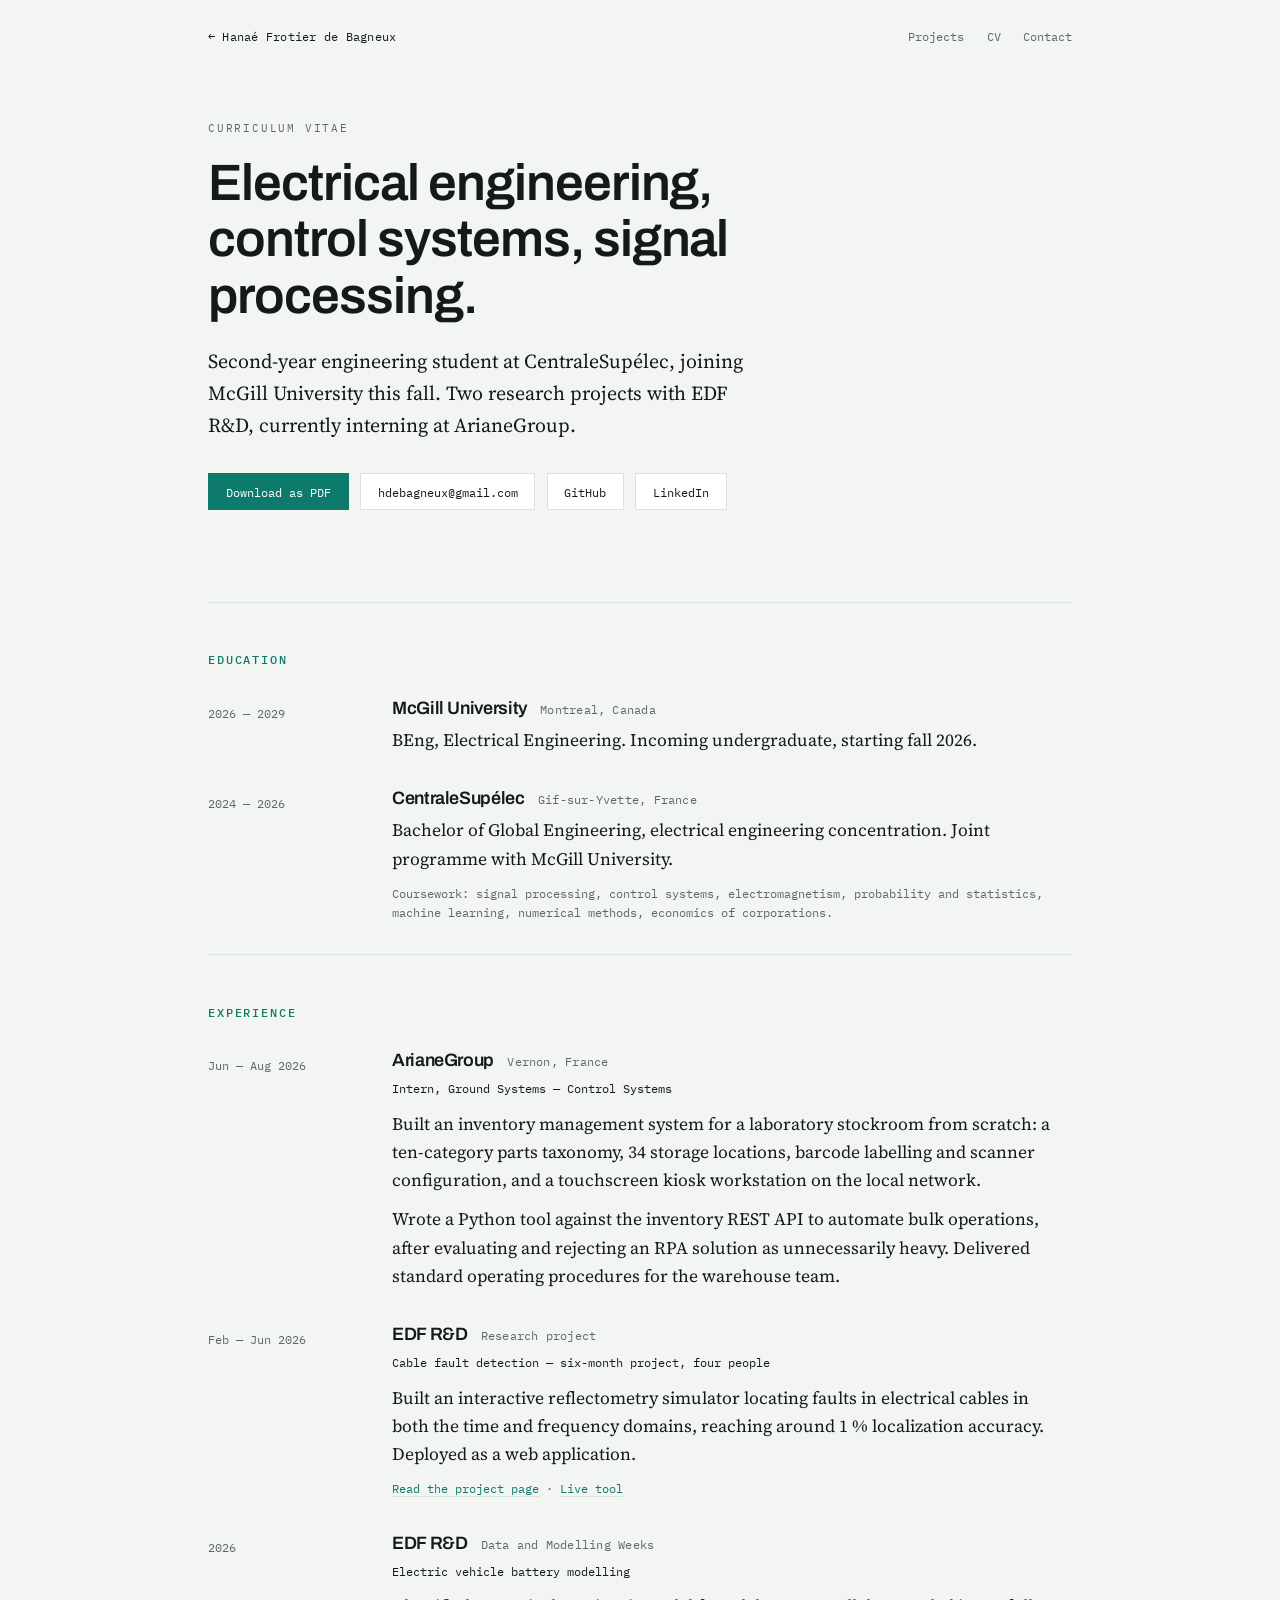
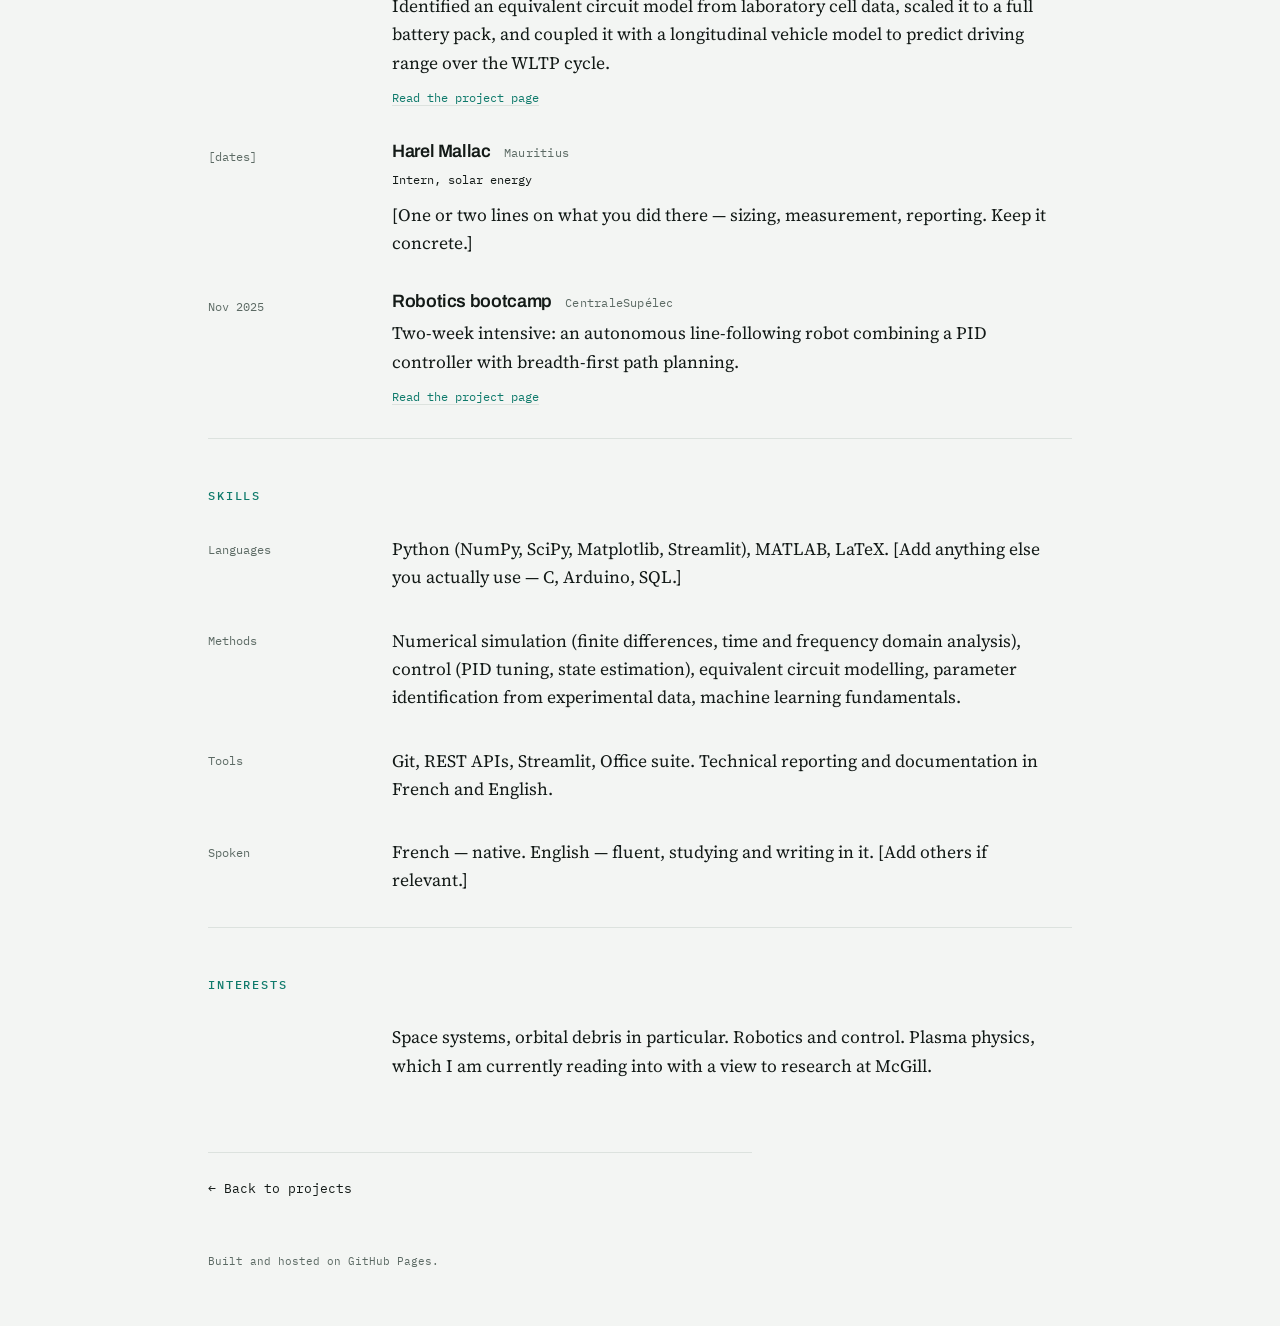
==== cv.html @ 1de8295b "Portfolio site" ====
<!DOCTYPE html>
<html lang="en">
<head>
<meta charset="utf-8">
<meta name="viewport" content="width=device-width, initial-scale=1">
<title>CV — Hanaé Frotier de Bagneux</title>
<meta name="description" content="Curriculum vitae: electrical engineering at CentraleSupélec and McGill, research projects with EDF R&D, internship at ArianeGroup.">
<link rel="preconnect" href="https://fonts.googleapis.com">
<link rel="preconnect" href="https://fonts.gstatic.com" crossorigin>
<link href="https://fonts.googleapis.com/css2?family=Archivo:wght@500;600&family=IBM+Plex+Mono:wght@400;500&family=Source+Serif+4:opsz,wght@8..60,400;8..60,600&display=swap" rel="stylesheet">
<link rel="stylesheet" href="style.css">
</head>
<body>

<header class="wrap masthead">
  <a class="home" href="index.html">← Hanaé Frotier de Bagneux</a>
  <nav>
    <a href="index.html#projects">Projects</a>
    <a href="cv.html">CV</a>
    <a href="index.html#contact">Contact</a>
  </nav>
</header>

<main class="wrap">

  <section class="band band--tight project-head">
    <p class="eyebrow">Curriculum vitae</p>
    <h1>Electrical engineering, control systems, signal processing.</h1>
    <p class="lede">Second-year engineering student at CentraleSupélec, joining McGill University this fall. Two research projects with EDF R&amp;D, currently interning at ArianeGroup.</p>

    <ul class="actions">
      <li><a class="btn btn--primary" href="#">Download as PDF</a></li>
      <li><a class="btn" href="mailto:hdebagneux@gmail.com">hdebagneux@gmail.com</a></li>
      <li><a class="btn" href="https://github.com/hdebagneux">GitHub</a></li>
      <li><a class="btn" href="#">LinkedIn</a></li>
    </ul>
  </section>

  <section class="cv-section">
    <h2>Education</h2>

    <div class="cv-entry">
      <div class="when">2026 — 2029</div>
      <div class="what">
        <h3>McGill University <span>Montreal, Canada</span></h3>
        <p>BEng, Electrical Engineering. Incoming undergraduate, starting fall 2026.</p>
      </div>
    </div>

    <div class="cv-entry">
      <div class="when">2024 — 2026</div>
      <div class="what">
        <h3>CentraleSupélec <span>Gif-sur-Yvette, France</span></h3>
        <p>Bachelor of Global Engineering, electrical engineering concentration. Joint programme with McGill University.</p>
        <p class="detail">Coursework: signal processing, control systems, electromagnetism, probability and statistics, machine learning, numerical methods, economics of corporations.</p>
      </div>
    </div>
  </section>

  <section class="cv-section">
    <h2>Experience</h2>

    <div class="cv-entry">
      <div class="when">Jun — Aug 2026</div>
      <div class="what">
        <h3>ArianeGroup <span>Vernon, France</span></h3>
        <p class="role">Intern, Ground Systems — Control Systems</p>
        <p>Built an inventory management system for a laboratory stockroom from scratch: a ten-category parts taxonomy, 34 storage locations, barcode labelling and scanner configuration, and a touchscreen kiosk workstation on the local network.</p>
        <p>Wrote a Python tool against the inventory REST API to automate bulk operations, after evaluating and rejecting an RPA solution as unnecessarily heavy. Delivered standard operating procedures for the warehouse team.</p>
      </div>
    </div>

    <div class="cv-entry">
      <div class="when">Feb — Jun 2026</div>
      <div class="what">
        <h3>EDF R&amp;D <span>Research project</span></h3>
        <p class="role">Cable fault detection — six-month project, four people</p>
        <p>Built an interactive reflectometry simulator locating faults in electrical cables in both the time and frequency domains, reaching around 1&nbsp;% localization accuracy. Deployed as a web application.</p>
        <p class="detail"><a href="projects/cable-fault.html">Read the project page</a> · <a href="https://cablefault-ehi3c5lqxdnre9q4bmhjii.streamlit.app/">Live tool</a></p>
      </div>
    </div>

    <div class="cv-entry">
      <div class="when">2026</div>
      <div class="what">
        <h3>EDF R&amp;D <span>Data and Modelling Weeks</span></h3>
        <p class="role">Electric vehicle battery modelling</p>
        <p>Identified an equivalent circuit model from laboratory cell data, scaled it to a full battery pack, and coupled it with a longitudinal vehicle model to predict driving range over the WLTP cycle.</p>
        <p class="detail"><a href="projects/ev-battery.html">Read the project page</a></p>
      </div>
    </div>

    <div class="cv-entry">
      <div class="when">[dates]</div>
      <div class="what">
        <h3>Harel Mallac <span>Mauritius</span></h3>
        <p class="role">Intern, solar energy</p>
        <p>[One or two lines on what you did there — sizing, measurement, reporting. Keep it concrete.]</p>
      </div>
    </div>

    <div class="cv-entry">
      <div class="when">Nov 2025</div>
      <div class="what">
        <h3>Robotics bootcamp <span>CentraleSupélec</span></h3>
        <p>Two-week intensive: an autonomous line-following robot combining a PID controller with breadth-first path planning.</p>
        <p class="detail"><a href="projects/line-robot.html">Read the project page</a></p>
      </div>
    </div>
  </section>

  <section class="cv-section">
    <h2>Skills</h2>

    <div class="cv-entry">
      <div class="when">Languages</div>
      <div class="what">
        <p>Python (NumPy, SciPy, Matplotlib, Streamlit), MATLAB, LaTeX. [Add anything else you actually use — C, Arduino, SQL.]</p>
      </div>
    </div>

    <div class="cv-entry">
      <div class="when">Methods</div>
      <div class="what">
        <p>Numerical simulation (finite differences, time and frequency domain analysis), control (PID tuning, state estimation), equivalent circuit modelling, parameter identification from experimental data, machine learning fundamentals.</p>
      </div>
    </div>

    <div class="cv-entry">
      <div class="when">Tools</div>
      <div class="what">
        <p>Git, REST APIs, Streamlit, Office suite. Technical reporting and documentation in French and English.</p>
      </div>
    </div>

    <div class="cv-entry">
      <div class="when">Spoken</div>
      <div class="what">
        <p>French — native. English — fluent, studying and writing in it. [Add others if relevant.]</p>
      </div>
    </div>
  </section>

  <section class="cv-section">
    <h2>Interests</h2>
    <div class="cv-entry">
      <div class="when"></div>
      <div class="what">
        <p>Space systems, orbital debris in particular. Robotics and control. Plasma physics, which I am currently reading into with a view to research at McGill.</p>
      </div>
    </div>
  </section>

  <p class="next"><a href="index.html#projects">← Back to projects</a></p>

</main>

<footer class="wrap">
  Built and hosted on GitHub Pages.
</footer>

</body>
</html>
---- style.css ----
/* ============================================================
   Hanaé Frotier de Bagneux — portfolio
   Palette: lab bench neutral, teal signal, one red fault marker
   ============================================================ */

:root {
  --paper:    #F3F5F3;
  --card:     #FFFFFF;
  --ink:      #131A17;
  --graphite: #5C6A64;
  --rule:     #DCE2DE;
  --signal:   #0E7A6B;
  --fault:    #B03A3A;

  --measure: 34rem;
  --gutter: clamp(1.25rem, 5vw, 4.5rem);

  --f-display: "Archivo", system-ui, sans-serif;
  --f-body: "Source Serif 4", Georgia, serif;
  --f-mono: "IBM Plex Mono", ui-monospace, monospace;
}

*, *::before, *::after { box-sizing: border-box; }

html { -webkit-text-size-adjust: 100%; scroll-behavior: smooth; }

body {
  margin: 0;
  background: var(--paper);
  color: var(--ink);
  font-family: var(--f-body);
  font-size: clamp(1rem, 0.97rem + 0.16vw, 1.09rem);
  line-height: 1.62;
  -webkit-font-smoothing: antialiased;
}

img { max-width: 100%; height: auto; display: block; }

a { color: inherit; }

:focus-visible {
  outline: 2px solid var(--signal);
  outline-offset: 3px;
  border-radius: 2px;
}

/* ---------- layout ---------- */

.wrap {
  max-width: 62rem;
  margin: 0 auto;
  padding-inline: var(--gutter);
}

.band { padding-block: clamp(3rem, 7vw, 5.5rem); }
.band--tight { padding-block: clamp(2rem, 4vw, 3rem); }

.rule-top { border-top: 1px solid var(--rule); }

/* ---------- type ---------- */

h1, h2, h3 {
  font-family: var(--f-display);
  font-weight: 600;
  letter-spacing: -0.02em;
  line-height: 1.1;
  margin: 0;
}

.eyebrow {
  font-family: var(--f-mono);
  font-size: 0.7rem;
  letter-spacing: 0.16em;
  text-transform: uppercase;
  color: var(--graphite);
  margin: 0 0 1.1rem;
}

.lede {
  max-width: var(--measure);
  font-size: 1.14em;
  color: var(--ink);
}

p { max-width: var(--measure); }

/* ---------- masthead ---------- */

.masthead {
  padding-block: 1.6rem;
  display: flex;
  flex-wrap: wrap;
  gap: 0.6rem 1.6rem;
  align-items: baseline;
  justify-content: space-between;
  font-family: var(--f-mono);
  font-size: 0.78rem;
}

.masthead a { color: var(--graphite); text-decoration: none; }
.masthead a:hover { color: var(--signal); }
.masthead .home { color: var(--ink); letter-spacing: 0.02em; }
.masthead nav { display: flex; gap: 1.4rem; }

/* ---------- hero ---------- */

.hero h1 {
  font-size: clamp(2.4rem, 1.4rem + 4.4vw, 4.4rem);
  font-weight: 600;
  max-width: 14ch;
  margin-bottom: 1.6rem;
}

.hero .lede + .lede { margin-top: 1.1rem; }

.now {
  margin-top: 2.4rem;
  padding-left: 1rem;
  border-left: 2px solid var(--signal);
  font-family: var(--f-mono);
  font-size: 0.82rem;
  line-height: 1.65;
  color: var(--graphite);
  max-width: 30rem;
}

.now b { color: var(--ink); font-weight: 500; }

/* ---------- signature: the reflectogram ---------- */

.scope { margin-top: clamp(3rem, 6vw, 4.5rem); }

.scope figure { margin: 0; }

.scope svg { width: 100%; height: auto; overflow: visible; }

.scope .grid line { stroke: var(--rule); stroke-width: 1; }
.scope .axis { stroke: var(--graphite); stroke-width: 1; }

.trace {
  fill: none;
  stroke: var(--signal);
  stroke-width: 2.2;
  stroke-linejoin: round;
  stroke-linecap: round;
}

.echo-label {
  font-family: var(--f-mono);
  font-size: 13px;
  fill: var(--graphite);
  text-anchor: middle;
  letter-spacing: 0.02em;
}

.echo-hit { fill: transparent; cursor: pointer; }
.echo-dot { fill: var(--signal); transition: r 160ms ease; }
.echo-dot.is-fault { fill: var(--fault); }
.echo-drop { stroke: var(--rule); stroke-width: 1; stroke-dasharray: 3 4; }

.echo:hover .echo-dot,
.echo:focus-visible .echo-dot { r: 7; }
.echo:hover .echo-label,
.echo:focus-visible .echo-label { fill: var(--ink); }

.scope figcaption {
  margin-top: 0.9rem;
  font-family: var(--f-mono);
  font-size: 0.72rem;
  color: var(--graphite);
  max-width: 44ch;
  line-height: 1.55;
}

@media (prefers-reduced-motion: no-preference) {
  .trace {
    stroke-dasharray: 2400;
    stroke-dashoffset: 2400;
    animation: draw 2.1s cubic-bezier(0.22, 0.61, 0.36, 1) 0.25s forwards;
  }
  .echo-dot, .echo-label, .echo-drop {
    opacity: 0;
    animation: fade 0.5s ease forwards;
  }
  .echo:nth-of-type(1) * { animation-delay: 1.15s; }
  .echo:nth-of-type(2) * { animation-delay: 1.55s; }
  .echo:nth-of-type(3) * { animation-delay: 1.95s; }
}

@keyframes draw { to { stroke-dashoffset: 0; } }
@keyframes fade { to { opacity: 1; } }

@media (max-width: 40rem) {
  .scope { display: none; }
}

/* ---------- project list ---------- */

.projects { display: grid; gap: 1px; background: var(--rule); border-block: 1px solid var(--rule); }

.project {
  background: var(--paper);
  padding: clamp(1.6rem, 3vw, 2.4rem) 0;
  display: grid;
  grid-template-columns: 1fr;
  gap: 0.7rem;
  text-decoration: none;
  transition: background 180ms ease, padding-left 180ms ease;
}

.project:hover, .project:focus-visible {
  background: var(--card);
  padding-left: 1.2rem;
}

.project h3 {
  font-size: clamp(1.35rem, 1.1rem + 1vw, 1.8rem);
  font-weight: 500;
}

.project p { margin: 0; color: var(--graphite); max-width: 46rem; }

.project .meta {
  font-family: var(--f-mono);
  font-size: 0.72rem;
  letter-spacing: 0.05em;
  color: var(--graphite);
  display: flex;
  flex-wrap: wrap;
  gap: 0.4rem 1rem;
}

.project .meta .live { color: var(--signal); }

/* ---------- prose columns on interest block ---------- */

.cols {
  display: grid;
  grid-template-columns: repeat(auto-fit, minmax(15rem, 1fr));
  gap: clamp(1.6rem, 4vw, 3rem);
}

.cols h3 {
  font-family: var(--f-mono);
  font-size: 0.72rem;
  font-weight: 500;
  letter-spacing: 0.14em;
  text-transform: uppercase;
  color: var(--signal);
  margin-bottom: 0.7rem;
}

.cols p { font-size: 0.95em; max-width: none; }

/* ---------- contact ---------- */

.contact-links {
  display: flex;
  flex-wrap: wrap;
  gap: 0.8rem 2rem;
  font-family: var(--f-mono);
  font-size: 0.85rem;
  margin-top: 1.4rem;
  padding: 0;
  list-style: none;
}

.contact-links a {
  text-decoration: none;
  border-bottom: 1px solid var(--rule);
  padding-bottom: 2px;
  transition: border-color 160ms ease, color 160ms ease;
}

.contact-links a:hover { color: var(--signal); border-color: var(--signal); }

footer {
  padding-block: 2.5rem 3.5rem;
  font-family: var(--f-mono);
  font-size: 0.7rem;
  color: var(--graphite);
}

/* ============================================================
   Project pages
   ============================================================ */

.project-head h1 {
  font-size: clamp(2rem, 1.3rem + 3vw, 3.2rem);
  max-width: 18ch;
  margin-bottom: 1.3rem;
}

.factsheet {
  margin: 2.4rem 0 0;
  display: grid;
  grid-template-columns: repeat(auto-fit, minmax(11rem, 1fr));
  gap: 1.4rem 2rem;
  border-top: 1px solid var(--rule);
  padding-top: 1.4rem;
  font-family: var(--f-mono);
  font-size: 0.78rem;
}

.factsheet dt {
  color: var(--graphite);
  font-size: 0.68rem;
  letter-spacing: 0.12em;
  text-transform: uppercase;
  margin-bottom: 0.35rem;
}

.factsheet dd { margin: 0; line-height: 1.5; }

.actions {
  display: flex;
  flex-wrap: wrap;
  gap: 0.7rem;
  margin-top: 2.2rem;
  padding: 0;
  list-style: none;
}

.btn {
  font-family: var(--f-mono);
  font-size: 0.78rem;
  text-decoration: none;
  padding: 0.6rem 1.05rem;
  border: 1px solid var(--rule);
  background: var(--card);
  transition: border-color 160ms ease, color 160ms ease;
}

.btn:hover { border-color: var(--signal); color: var(--signal); }

.btn--primary {
  background: var(--signal);
  border-color: var(--signal);
  color: #fff;
}

.btn--primary:hover { background: #0a6558; border-color: #0a6558; color: #fff; }

.prose h2 {
  font-size: clamp(1.3rem, 1.1rem + 0.9vw, 1.7rem);
  margin-top: clamp(2.8rem, 5vw, 4rem);
  margin-bottom: 1rem;
  font-weight: 600;
}

.prose h3 {
  font-family: var(--f-mono);
  font-size: 0.75rem;
  font-weight: 500;
  letter-spacing: 0.13em;
  text-transform: uppercase;
  color: var(--signal);
  margin-top: 2.2rem;
  margin-bottom: 0.7rem;
}

.prose p { margin: 0 0 1.1rem; }

.prose ul { max-width: var(--measure); padding-left: 1.1rem; }
.prose li { margin-bottom: 0.5rem; }

.prose figure {
  margin: 2rem 0;
  background: var(--card);
  border: 1px solid var(--rule);
  padding: 1rem;
}

.prose figure img { margin-inline: auto; }

.prose figcaption {
  margin-top: 0.8rem;
  font-family: var(--f-mono);
  font-size: 0.72rem;
  line-height: 1.55;
  color: var(--graphite);
}

.pair {
  display: grid;
  grid-template-columns: repeat(auto-fit, minmax(16rem, 1fr));
  gap: 1rem;
  margin: 2rem 0;
}

.pair figure { margin: 0; }

.eq {
  margin: 1.6rem 0;
  padding: 1.2rem 1.3rem;
  background: var(--card);
  border-left: 2px solid var(--signal);
  overflow-x: auto;
}

.eq .katex { font-size: 1.02em; }

.eq-note {
  font-family: var(--f-mono);
  font-size: 0.72rem;
  color: var(--graphite);
  margin-top: 0.7rem;
  max-width: none;
}

.result {
  margin: 2.4rem 0;
  padding: 1.4rem 1.5rem;
  background: var(--card);
  border: 1px solid var(--rule);
}

.result .num {
  font-family: var(--f-display);
  font-size: clamp(2rem, 1.4rem + 2.4vw, 3rem);
  font-weight: 600;
  letter-spacing: -0.03em;
  line-height: 1;
  display: block;
}

.result p {
  font-family: var(--f-mono);
  font-size: 0.78rem;
  color: var(--graphite);
  margin: 0.7rem 0 0;
  line-height: 1.55;
}

.next {
  margin-top: clamp(3rem, 6vw, 4.5rem);
  padding-top: 1.6rem;
  border-top: 1px solid var(--rule);
  font-family: var(--f-mono);
  font-size: 0.8rem;
}

.next a { text-decoration: none; }
.next a:hover { color: var(--signal); }

table.data {
  width: 100%;
  max-width: var(--measure);
  border-collapse: collapse;
  font-family: var(--f-mono);
  font-size: 0.78rem;
  margin: 1.6rem 0;
}

table.data th, table.data td {
  text-align: left;
  padding: 0.55rem 0.8rem 0.55rem 0;
  border-bottom: 1px solid var(--rule);
}

table.data th { color: var(--graphite); font-weight: 500; }

/* ============================================================
   CV page
   ============================================================ */

.cv-section {
  padding-top: clamp(2.2rem, 4vw, 3.2rem);
  margin-top: clamp(1.4rem, 3vw, 2rem);
  border-top: 1px solid var(--rule);
}

.cv-section > h2 {
  font-family: var(--f-mono);
  font-size: 0.72rem;
  font-weight: 500;
  letter-spacing: 0.16em;
  text-transform: uppercase;
  color: var(--signal);
  margin-bottom: 2rem;
}

.cv-entry {
  display: grid;
  grid-template-columns: 9.5rem minmax(0, 1fr);
  gap: 0.4rem 2rem;
  padding-bottom: 2.2rem;
}

.cv-entry:last-child { padding-bottom: 0; }

.cv-entry .when {
  font-family: var(--f-mono);
  font-size: 0.75rem;
  color: var(--graphite);
  padding-top: 0.35rem;
  line-height: 1.5;
}

.cv-entry .what h3 {
  font-family: var(--f-display);
  font-size: 1.12rem;
  font-weight: 600;
  margin-bottom: 0.45rem;
}

.cv-entry .what h3 span {
  font-family: var(--f-mono);
  font-size: 0.72rem;
  font-weight: 400;
  color: var(--graphite);
  letter-spacing: 0.02em;
  margin-left: 0.6rem;
  white-space: nowrap;
}

.cv-entry .role {
  font-family: var(--f-mono);
  font-size: 0.78rem;
  color: var(--ink);
  margin: 0 0 0.7rem;
}

.cv-entry p { margin: 0 0 0.7rem; max-width: 42rem; }
.cv-entry p:last-child { margin-bottom: 0; }

.cv-entry .detail {
  font-family: var(--f-mono);
  font-size: 0.75rem;
  color: var(--graphite);
  line-height: 1.6;
}

.cv-entry .detail a { color: var(--signal); text-decoration: none; border-bottom: 1px solid var(--rule); }
.cv-entry .detail a:hover { border-color: var(--signal); }

@media (max-width: 34rem) {
  .cv-entry { grid-template-columns: 1fr; gap: 0.3rem; }
  .cv-entry .when { padding-top: 0; }
  .cv-entry .what h3 span { display: block; margin-left: 0; margin-top: 0.2rem; }
}
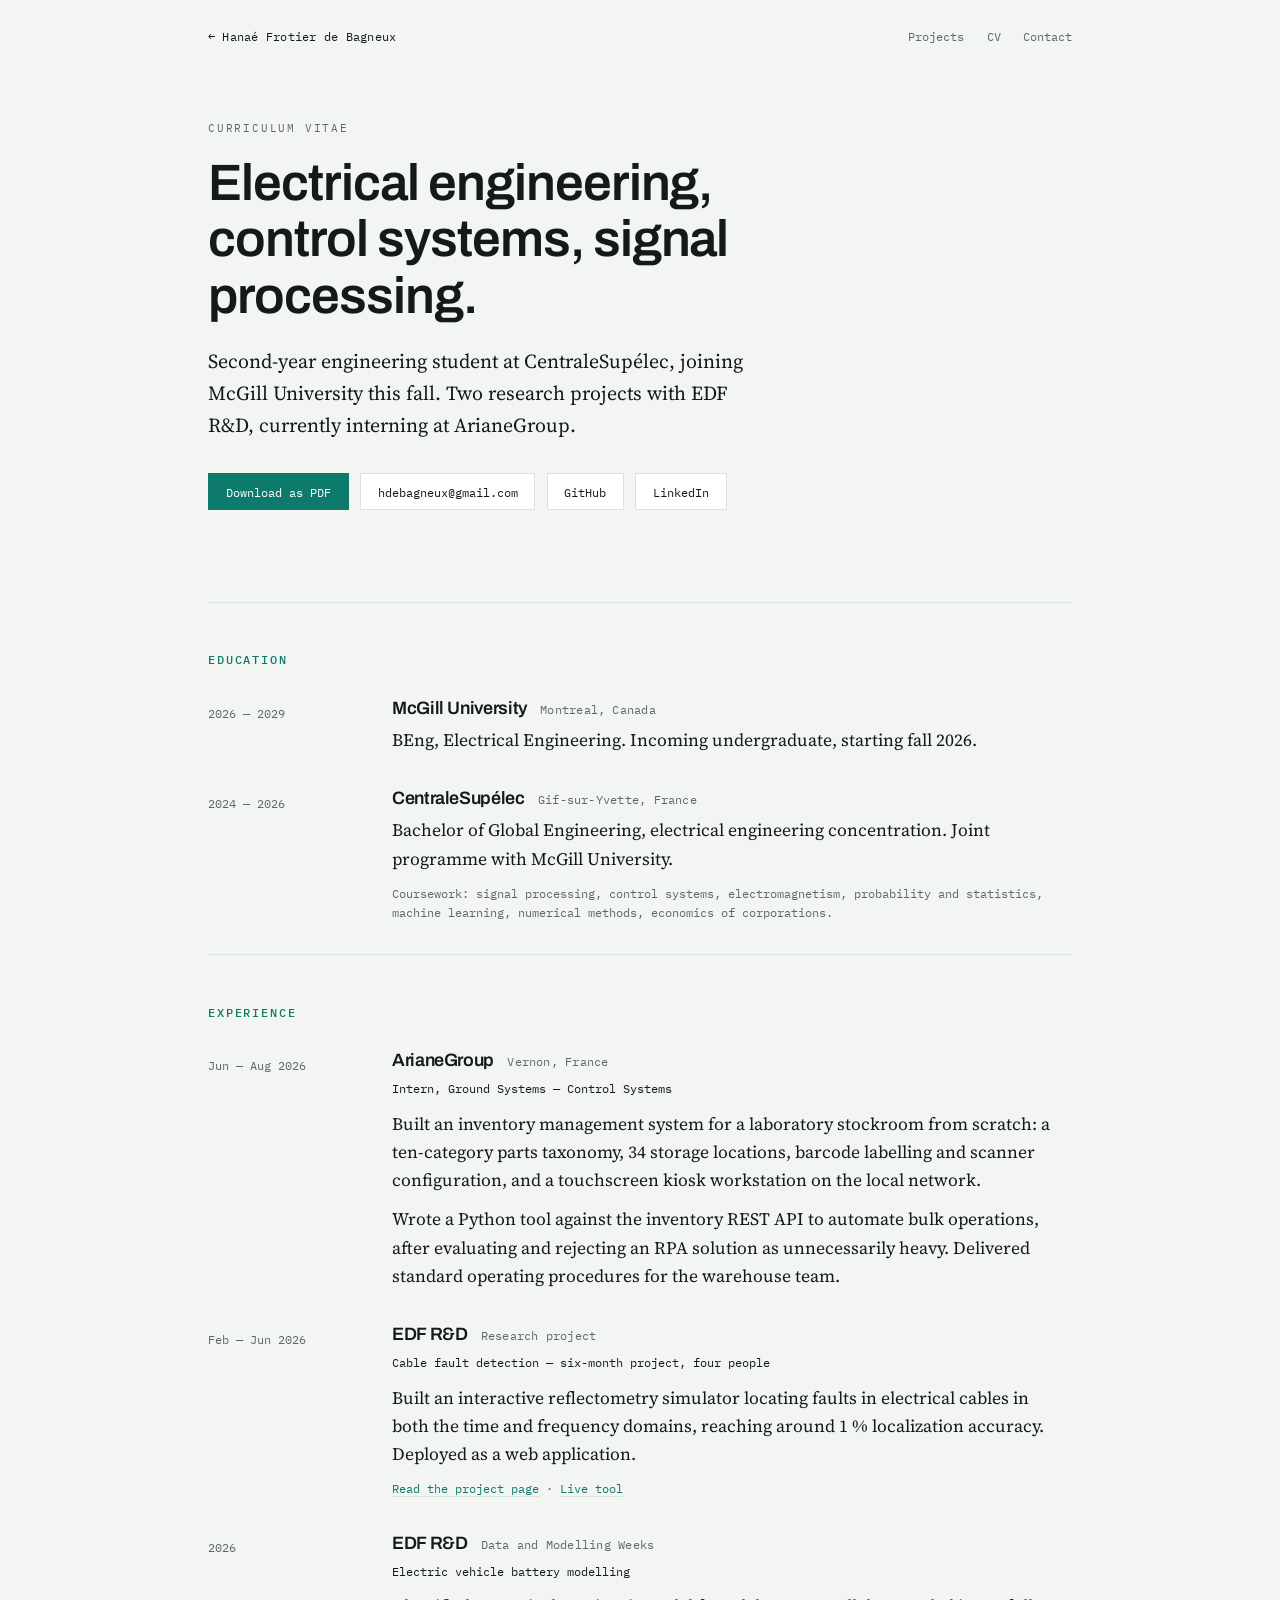
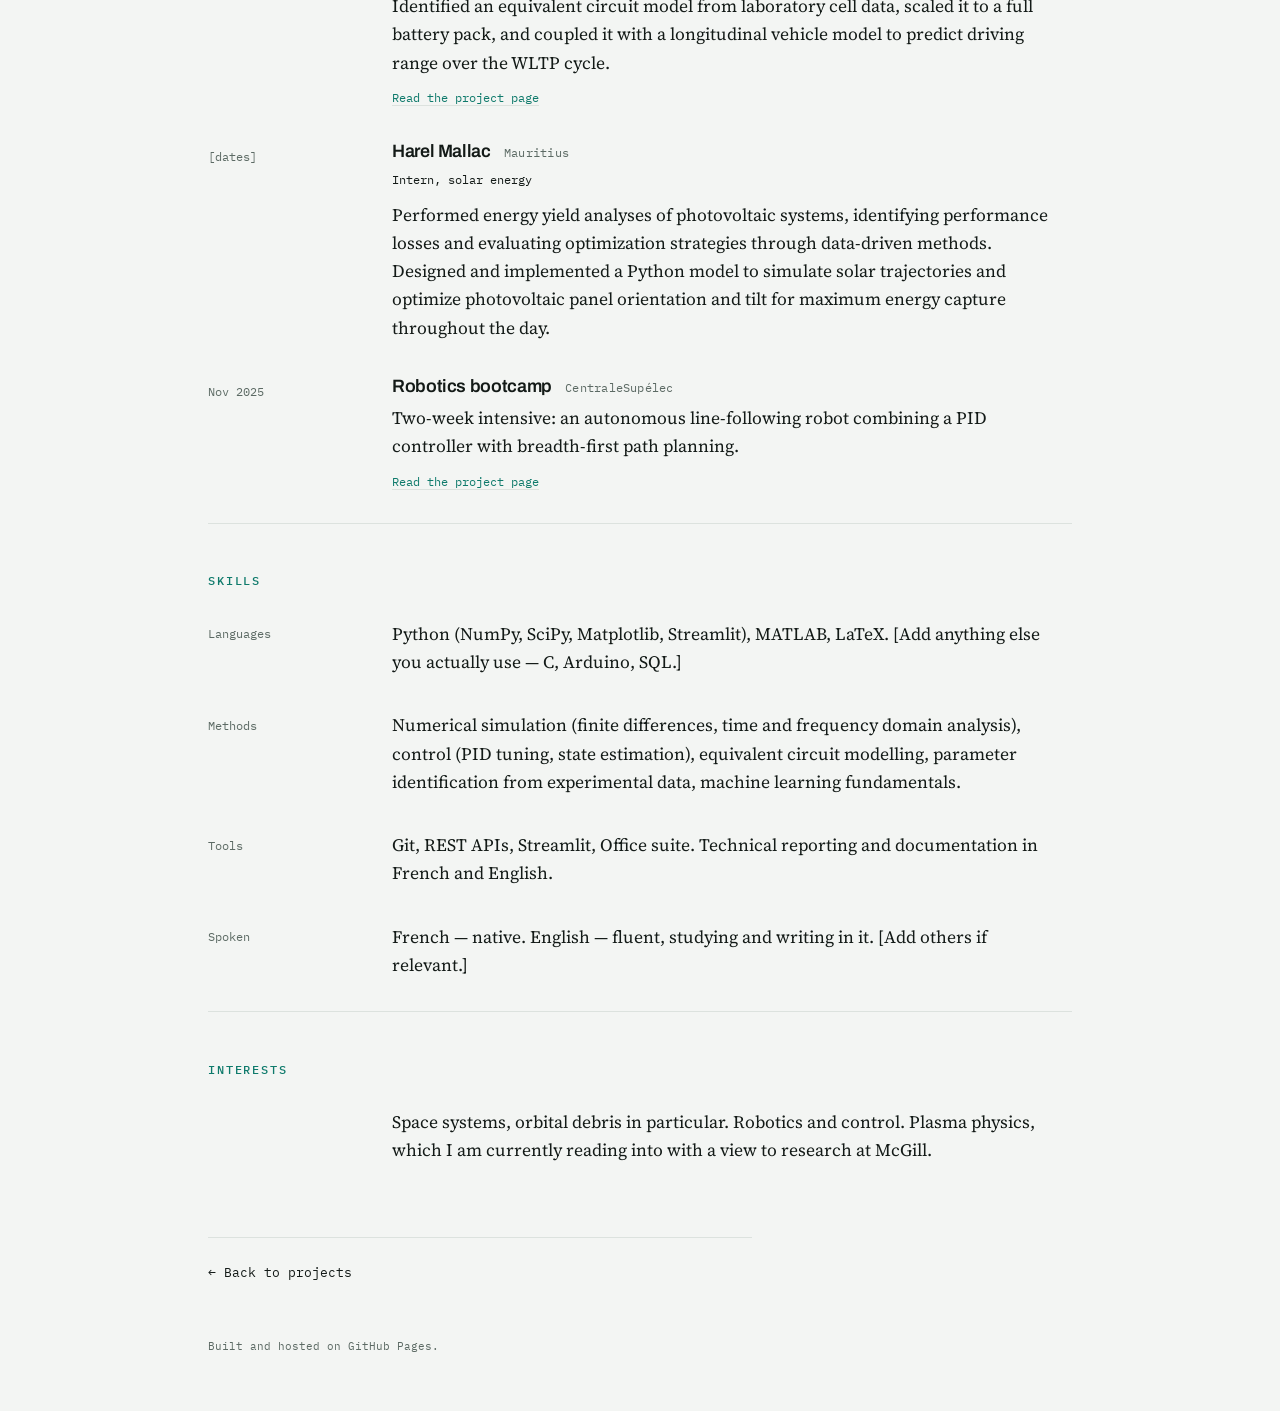
==== commit a82b5755: "Enhance internship description with specific tasks Added detailed descriptions of internship respons" ====
--- a/cv.html
+++ b/cv.html
@@ -95,7 +95,8 @@
       <div class="what">
         <h3>Harel Mallac <span>Mauritius</span></h3>
         <p class="role">Intern, solar energy</p>
-        <p>[One or two lines on what you did there — sizing, measurement, reporting. Keep it concrete.]</p>
+        <p>Performed energy yield analyses of photovoltaic systems, identifying performance losses and evaluating optimization strategies through data-driven methods.
+Designed and implemented a Python model to simulate solar trajectories and optimize photovoltaic panel orientation and tilt for maximum energy capture throughout the day.</p>
       </div>
     </div>
 
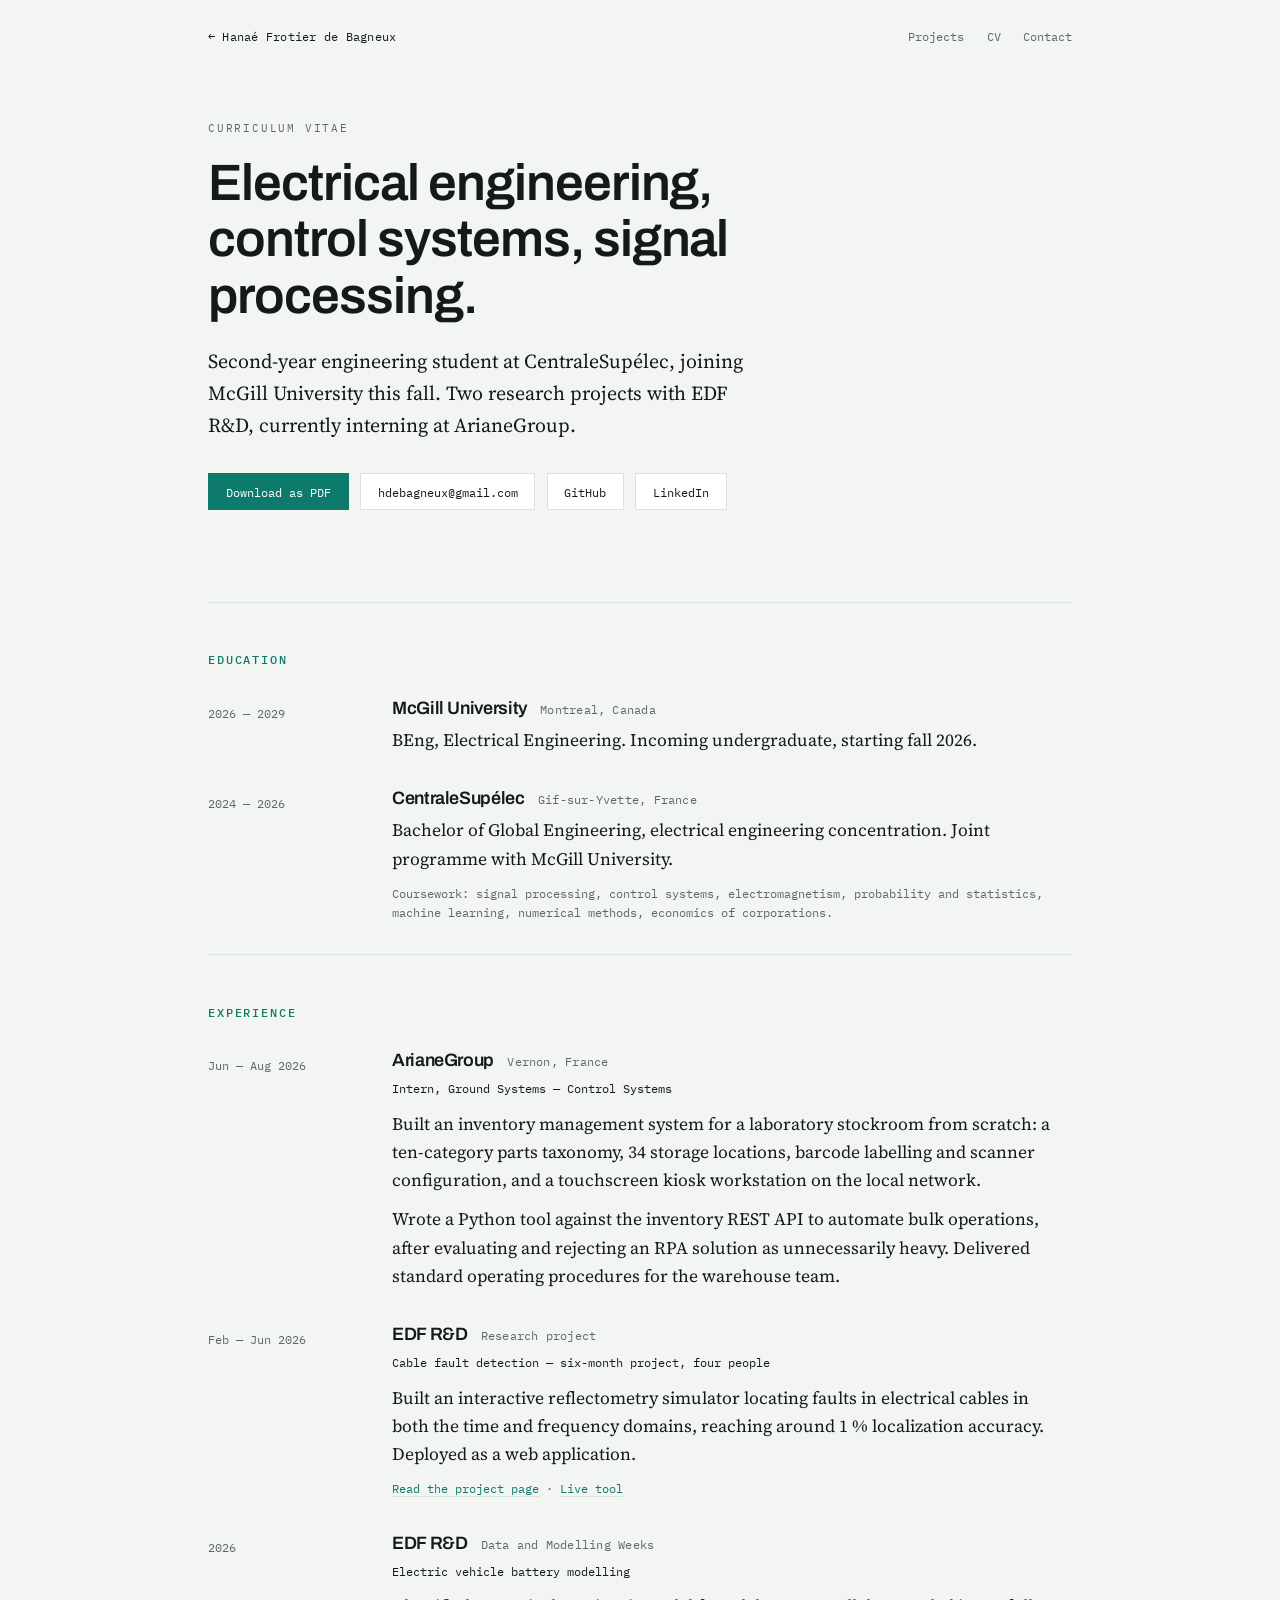
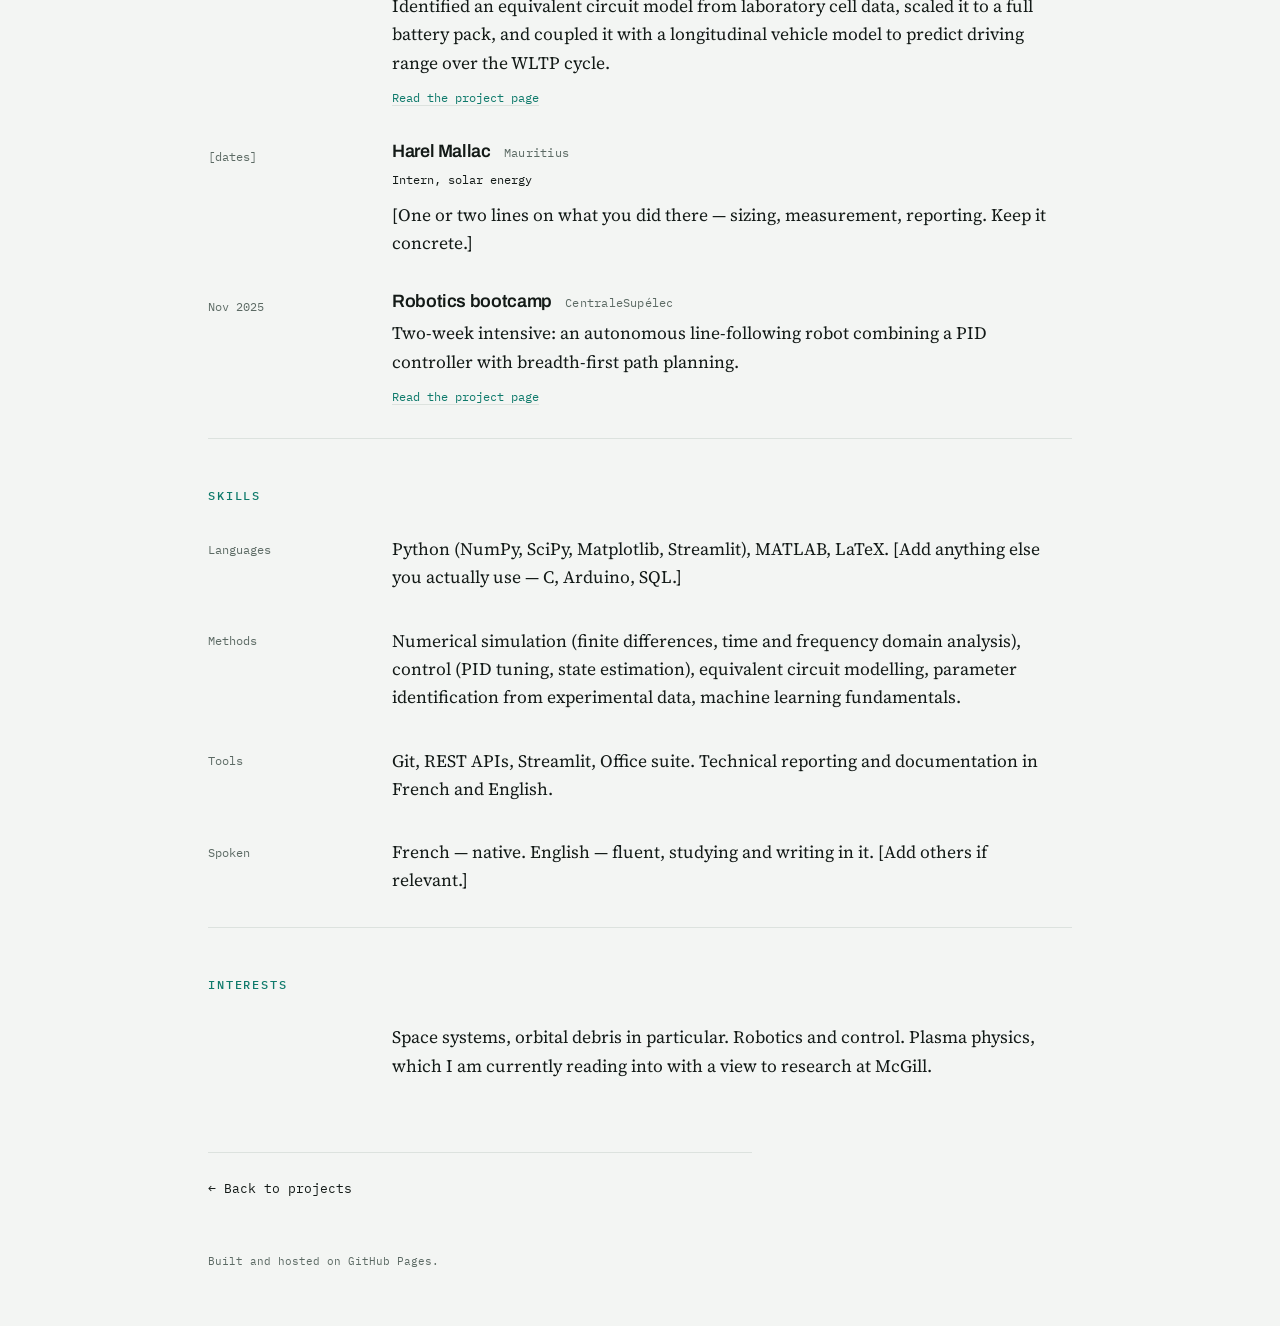
==== commit a52b1dc4: "Hero: smaller portrait beside text, links removed" ====
--- a/cv.html
+++ b/cv.html
@@ -95,8 +95,7 @@
       <div class="what">
         <h3>Harel Mallac <span>Mauritius</span></h3>
         <p class="role">Intern, solar energy</p>
-        <p>Performed energy yield analyses of photovoltaic systems, identifying performance losses and evaluating optimization strategies through data-driven methods.
-Designed and implemented a Python model to simulate solar trajectories and optimize photovoltaic panel orientation and tilt for maximum energy capture throughout the day.</p>
+        <p>[One or two lines on what you did there — sizing, measurement, reporting. Keep it concrete.]</p>
       </div>
     </div>
 
--- a/style.css
+++ b/style.css
@@ -104,94 +104,42 @@
 
 /* ---------- hero ---------- */
 
+.hero {
+  display: grid;
+  grid-template-columns: minmax(0, 1fr) clamp(9rem, 17vw, 13rem);
+  gap: clamp(1.5rem, 4vw, 3.5rem);
+  align-items: start;
+  padding-block: clamp(2.5rem, 6vw, 4.5rem);
+}
+
 .hero h1 {
-  font-size: clamp(2.4rem, 1.4rem + 4.4vw, 4.4rem);
+  font-size: clamp(1.8rem, 1.2rem + 2vw, 2.7rem);
   font-weight: 600;
-  max-width: 14ch;
-  margin-bottom: 1.6rem;
-}
-
-.hero .lede + .lede { margin-top: 1.1rem; }
-
-.now {
-  margin-top: 2.4rem;
-  padding-left: 1rem;
-  border-left: 2px solid var(--signal);
-  font-family: var(--f-mono);
-  font-size: 0.82rem;
-  line-height: 1.65;
-  color: var(--graphite);
-  max-width: 30rem;
-}
-
-.now b { color: var(--ink); font-weight: 500; }
-
-/* ---------- signature: the reflectogram ---------- */
-
-.scope { margin-top: clamp(3rem, 6vw, 4.5rem); }
-
-.scope figure { margin: 0; }
-
-.scope svg { width: 100%; height: auto; overflow: visible; }
-
-.scope .grid line { stroke: var(--rule); stroke-width: 1; }
-.scope .axis { stroke: var(--graphite); stroke-width: 1; }
-
-.trace {
-  fill: none;
-  stroke: var(--signal);
-  stroke-width: 2.2;
-  stroke-linejoin: round;
-  stroke-linecap: round;
-}
-
-.echo-label {
-  font-family: var(--f-mono);
-  font-size: 13px;
-  fill: var(--graphite);
-  text-anchor: middle;
-  letter-spacing: 0.02em;
-}
-
-.echo-hit { fill: transparent; cursor: pointer; }
-.echo-dot { fill: var(--signal); transition: r 160ms ease; }
-.echo-dot.is-fault { fill: var(--fault); }
-.echo-drop { stroke: var(--rule); stroke-width: 1; stroke-dasharray: 3 4; }
-
-.echo:hover .echo-dot,
-.echo:focus-visible .echo-dot { r: 7; }
-.echo:hover .echo-label,
-.echo:focus-visible .echo-label { fill: var(--ink); }
-
-.scope figcaption {
-  margin-top: 0.9rem;
-  font-family: var(--f-mono);
-  font-size: 0.72rem;
-  color: var(--graphite);
-  max-width: 44ch;
-  line-height: 1.55;
-}
-
-@media (prefers-reduced-motion: no-preference) {
-  .trace {
-    stroke-dasharray: 2400;
-    stroke-dashoffset: 2400;
-    animation: draw 2.1s cubic-bezier(0.22, 0.61, 0.36, 1) 0.25s forwards;
-  }
-  .echo-dot, .echo-label, .echo-drop {
-    opacity: 0;
-    animation: fade 0.5s ease forwards;
-  }
-  .echo:nth-of-type(1) * { animation-delay: 1.15s; }
-  .echo:nth-of-type(2) * { animation-delay: 1.55s; }
-  .echo:nth-of-type(3) * { animation-delay: 1.95s; }
-}
-
-@keyframes draw { to { stroke-dashoffset: 0; } }
-@keyframes fade { to { opacity: 1; } }
-
-@media (max-width: 40rem) {
-  .scope { display: none; }
+  max-width: 16ch;
+  margin-bottom: 1.4rem;
+}
+
+.hero .lead {
+  max-width: var(--measure);
+  font-size: 1.1em;
+}
+
+.hero .lead strong { font-weight: 600; }
+
+.hero-photo { margin: 0; }
+
+.hero-photo img {
+  display: block;
+  width: 100%;
+  aspect-ratio: 1;
+  object-fit: cover;
+  border: 1px solid var(--rule);
+  filter: saturate(0.94);
+}
+
+@media (max-width: 44rem) {
+  .hero { grid-template-columns: 1fr; }
+  .hero-photo img { max-width: 10rem; }
 }
 
 /* ---------- project list ---------- */
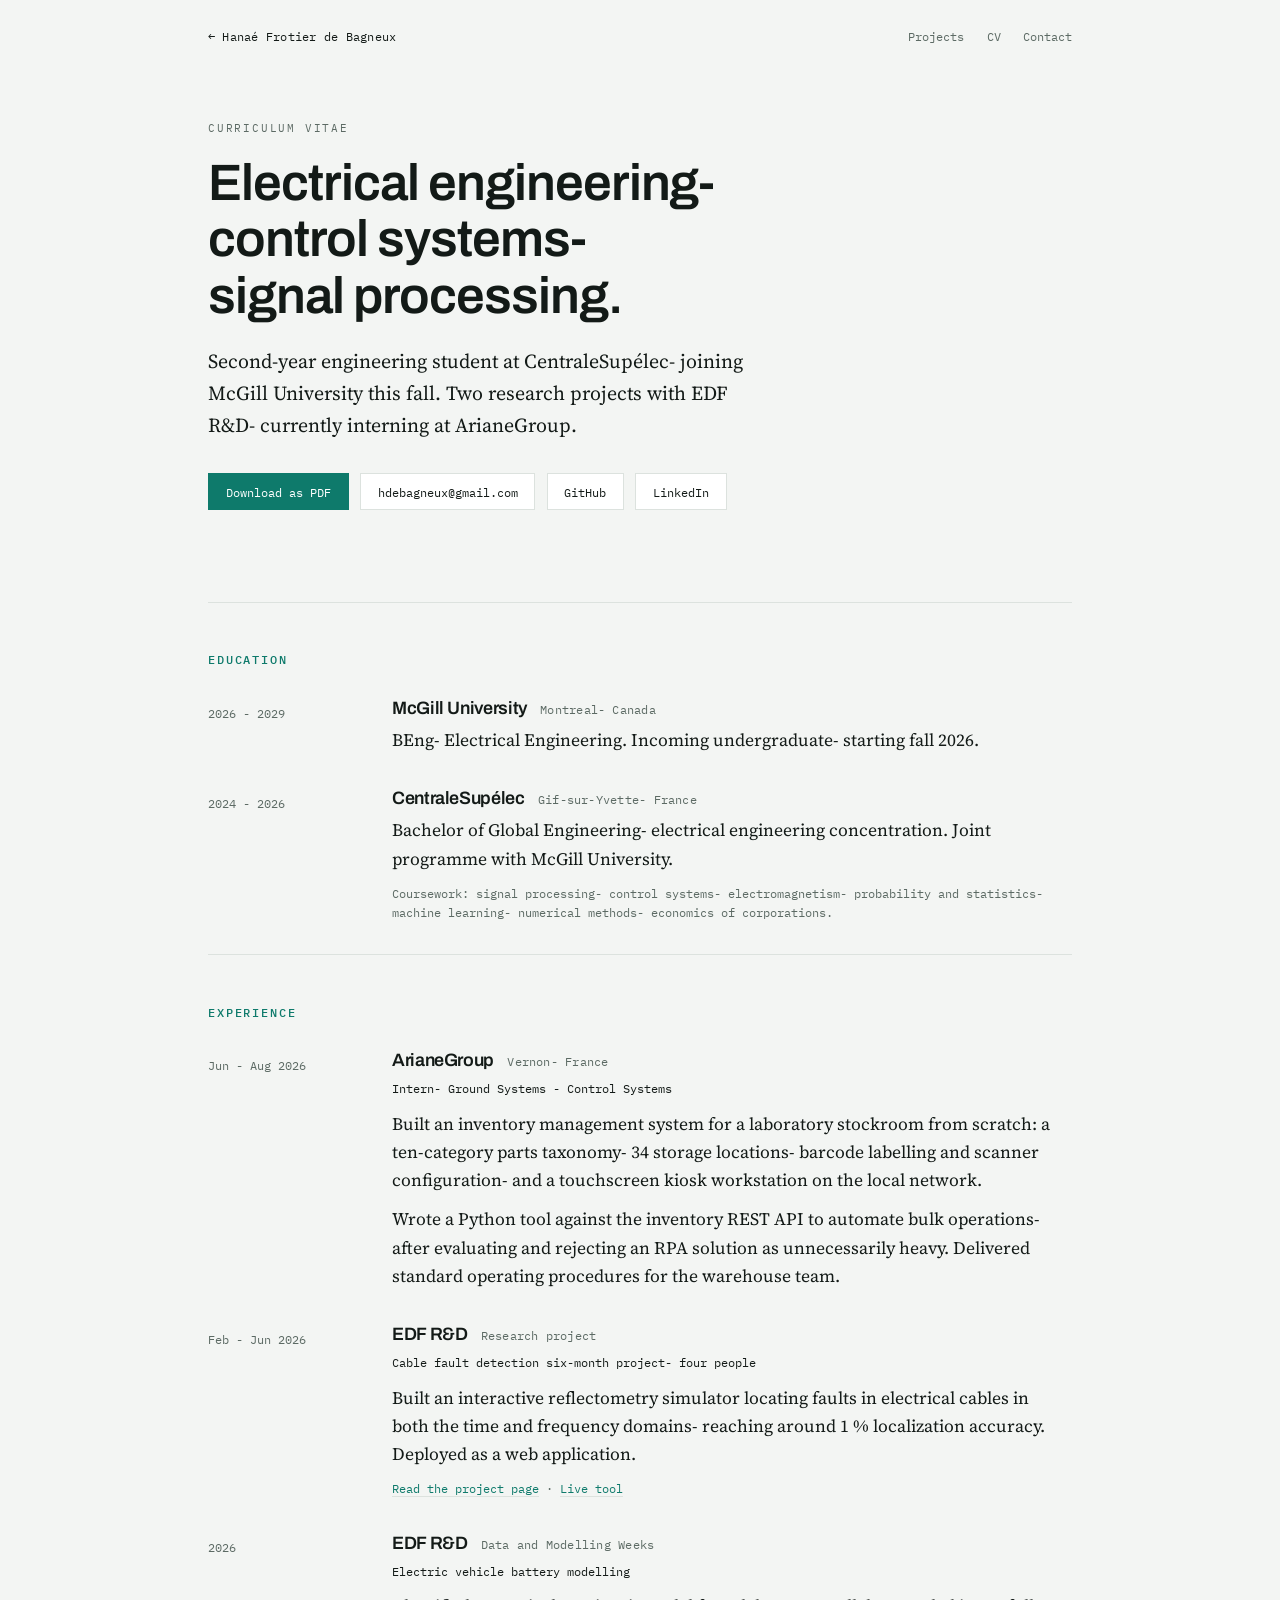
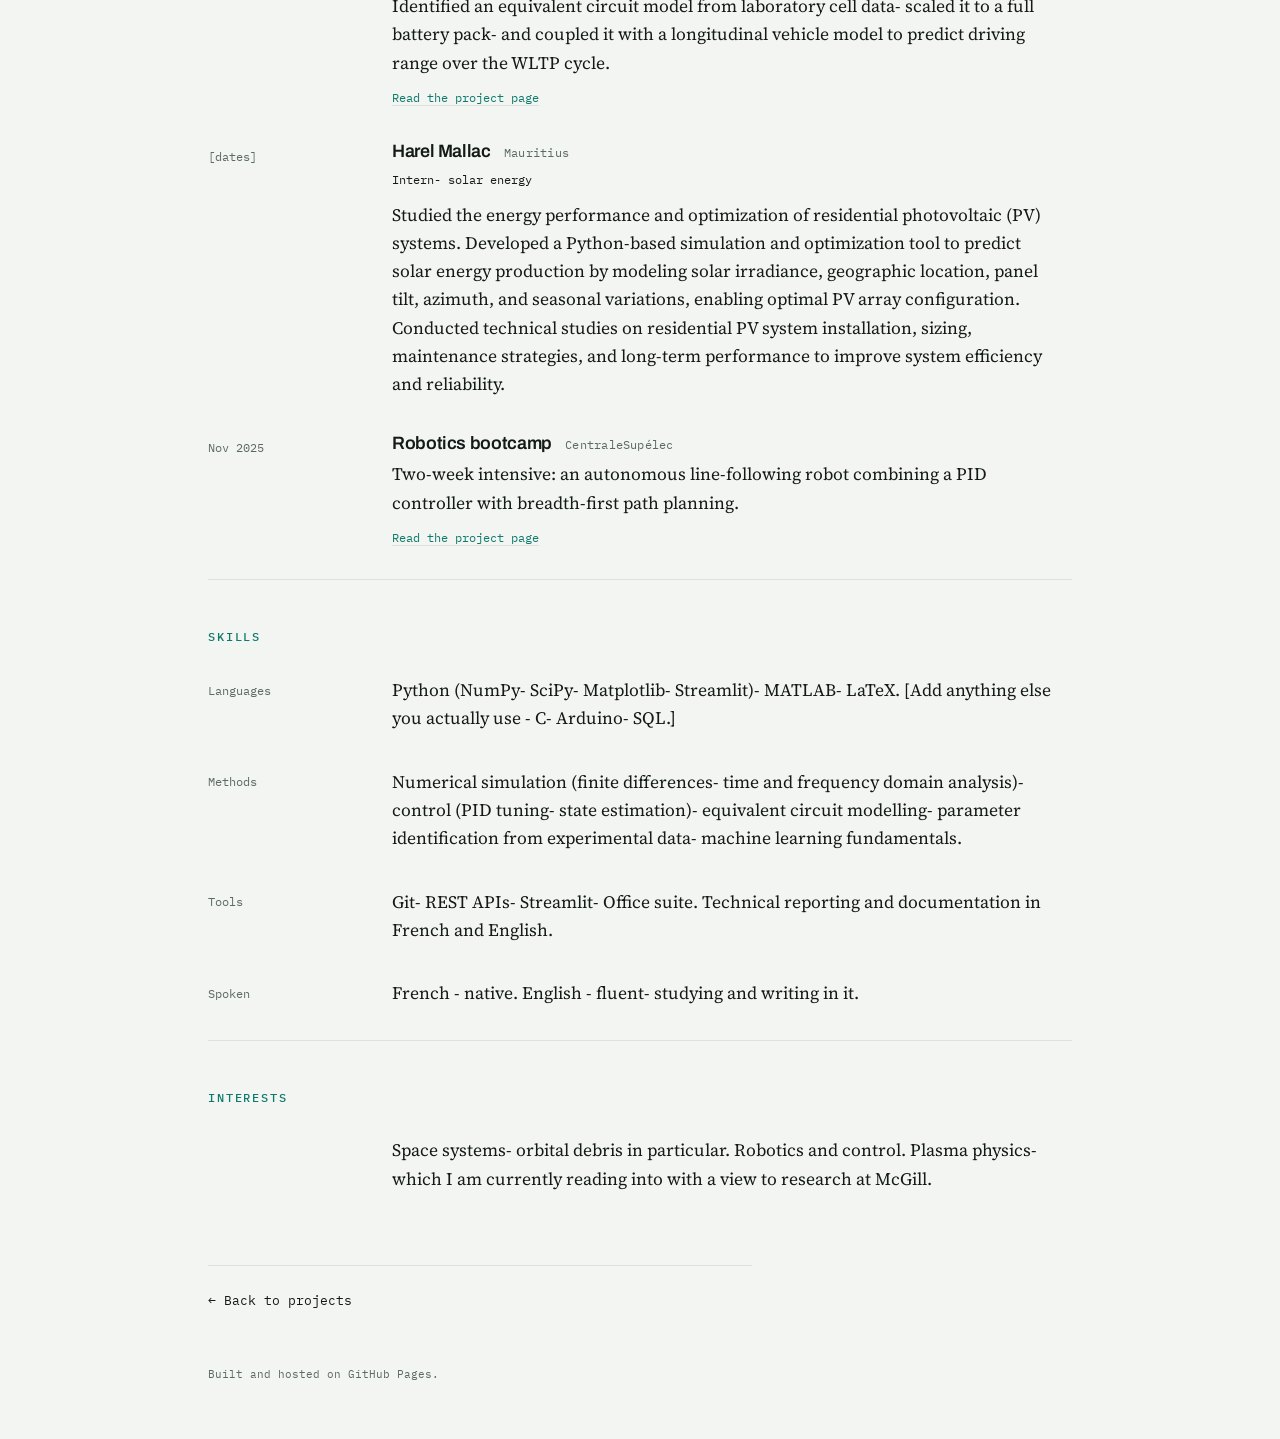
==== commit 6f420901: "Update CV formatting and punctuation" ====
--- a/cv.html
+++ b/cv.html
@@ -2,12 +2,12 @@
 <html lang="en">
 <head>
 <meta charset="utf-8">
-<meta name="viewport" content="width=device-width, initial-scale=1">
-<title>CV — Hanaé Frotier de Bagneux</title>
-<meta name="description" content="Curriculum vitae: electrical engineering at CentraleSupélec and McGill, research projects with EDF R&D, internship at ArianeGroup.">
+<meta name="viewport" content="width=device-width- initial-scale=1">
+<title>CV - Hanaé Frotier de Bagneux</title>
+<meta name="description" content="Curriculum vitae: electrical engineering at CentraleSupélec and McGill- research projects with EDF R&D- internship at ArianeGroup.">
 <link rel="preconnect" href="https://fonts.googleapis.com">
 <link rel="preconnect" href="https://fonts.gstatic.com" crossorigin>
-<link href="https://fonts.googleapis.com/css2?family=Archivo:wght@500;600&family=IBM+Plex+Mono:wght@400;500&family=Source+Serif+4:opsz,wght@8..60,400;8..60,600&display=swap" rel="stylesheet">
+<link href="https://fonts.googleapis.com/css2?family=Archivo:wght@500;600&family=IBM+Plex+Mono:wght@400;500&family=Source+Serif+4:opsz-wght@8..60-400;8..60-600&display=swap" rel="stylesheet">
 <link rel="stylesheet" href="style.css">
 </head>
 <body>
@@ -25,8 +25,8 @@
 
   <section class="band band--tight project-head">
     <p class="eyebrow">Curriculum vitae</p>
-    <h1>Electrical engineering, control systems, signal processing.</h1>
-    <p class="lede">Second-year engineering student at CentraleSupélec, joining McGill University this fall. Two research projects with EDF R&amp;D, currently interning at ArianeGroup.</p>
+    <h1>Electrical engineering- control systems- signal processing.</h1>
+    <p class="lede">Second-year engineering student at CentraleSupélec- joining McGill University this fall. Two research projects with EDF R&amp;D- currently interning at ArianeGroup.</p>
 
     <ul class="actions">
       <li><a class="btn btn--primary" href="#">Download as PDF</a></li>
@@ -40,19 +40,19 @@
     <h2>Education</h2>
 
     <div class="cv-entry">
-      <div class="when">2026 — 2029</div>
+      <div class="when">2026 - 2029</div>
       <div class="what">
-        <h3>McGill University <span>Montreal, Canada</span></h3>
-        <p>BEng, Electrical Engineering. Incoming undergraduate, starting fall 2026.</p>
+        <h3>McGill University <span>Montreal- Canada</span></h3>
+        <p>BEng- Electrical Engineering. Incoming undergraduate- starting fall 2026.</p>
       </div>
     </div>
 
     <div class="cv-entry">
-      <div class="when">2024 — 2026</div>
+      <div class="when">2024 - 2026</div>
       <div class="what">
-        <h3>CentraleSupélec <span>Gif-sur-Yvette, France</span></h3>
-        <p>Bachelor of Global Engineering, electrical engineering concentration. Joint programme with McGill University.</p>
-        <p class="detail">Coursework: signal processing, control systems, electromagnetism, probability and statistics, machine learning, numerical methods, economics of corporations.</p>
+        <h3>CentraleSupélec <span>Gif-sur-Yvette- France</span></h3>
+        <p>Bachelor of Global Engineering- electrical engineering concentration. Joint programme with McGill University.</p>
+        <p class="detail">Coursework: signal processing- control systems- electromagnetism- probability and statistics- machine learning- numerical methods- economics of corporations.</p>
       </div>
     </div>
   </section>
@@ -61,21 +61,21 @@
     <h2>Experience</h2>
 
     <div class="cv-entry">
-      <div class="when">Jun — Aug 2026</div>
+      <div class="when">Jun - Aug 2026</div>
       <div class="what">
-        <h3>ArianeGroup <span>Vernon, France</span></h3>
-        <p class="role">Intern, Ground Systems — Control Systems</p>
-        <p>Built an inventory management system for a laboratory stockroom from scratch: a ten-category parts taxonomy, 34 storage locations, barcode labelling and scanner configuration, and a touchscreen kiosk workstation on the local network.</p>
-        <p>Wrote a Python tool against the inventory REST API to automate bulk operations, after evaluating and rejecting an RPA solution as unnecessarily heavy. Delivered standard operating procedures for the warehouse team.</p>
+        <h3>ArianeGroup <span>Vernon- France</span></h3>
+        <p class="role">Intern- Ground Systems - Control Systems</p>
+        <p>Built an inventory management system for a laboratory stockroom from scratch: a ten-category parts taxonomy- 34 storage locations- barcode labelling and scanner configuration- and a touchscreen kiosk workstation on the local network.</p>
+        <p>Wrote a Python tool against the inventory REST API to automate bulk operations- after evaluating and rejecting an RPA solution as unnecessarily heavy. Delivered standard operating procedures for the warehouse team.</p>
       </div>
     </div>
 
     <div class="cv-entry">
-      <div class="when">Feb — Jun 2026</div>
+      <div class="when">Feb - Jun 2026</div>
       <div class="what">
         <h3>EDF R&amp;D <span>Research project</span></h3>
-        <p class="role">Cable fault detection — six-month project, four people</p>
-        <p>Built an interactive reflectometry simulator locating faults in electrical cables in both the time and frequency domains, reaching around 1&nbsp;% localization accuracy. Deployed as a web application.</p>
+        <p class="role">Cable fault detection  six-month project- four people</p>
+        <p>Built an interactive reflectometry simulator locating faults in electrical cables in both the time and frequency domains- reaching around 1&nbsp;% localization accuracy. Deployed as a web application.</p>
         <p class="detail"><a href="projects/cable-fault.html">Read the project page</a> · <a href="https://cablefault-ehi3c5lqxdnre9q4bmhjii.streamlit.app/">Live tool</a></p>
       </div>
     </div>
@@ -85,7 +85,7 @@
       <div class="what">
         <h3>EDF R&amp;D <span>Data and Modelling Weeks</span></h3>
         <p class="role">Electric vehicle battery modelling</p>
-        <p>Identified an equivalent circuit model from laboratory cell data, scaled it to a full battery pack, and coupled it with a longitudinal vehicle model to predict driving range over the WLTP cycle.</p>
+        <p>Identified an equivalent circuit model from laboratory cell data- scaled it to a full battery pack- and coupled it with a longitudinal vehicle model to predict driving range over the WLTP cycle.</p>
         <p class="detail"><a href="projects/ev-battery.html">Read the project page</a></p>
       </div>
     </div>
@@ -94,8 +94,8 @@
       <div class="when">[dates]</div>
       <div class="what">
         <h3>Harel Mallac <span>Mauritius</span></h3>
-        <p class="role">Intern, solar energy</p>
-        <p>[One or two lines on what you did there — sizing, measurement, reporting. Keep it concrete.]</p>
+        <p class="role">Intern- solar energy</p>
+        <p>Studied the energy performance and optimization of residential photovoltaic (PV) systems. Developed a Python-based simulation and optimization tool to predict solar energy production by modeling solar irradiance, geographic location, panel tilt, azimuth, and seasonal variations, enabling optimal PV array configuration. Conducted technical studies on residential PV system installation, sizing, maintenance strategies, and long-term performance to improve system efficiency and reliability.</p>
       </div>
     </div>
 
@@ -115,28 +115,28 @@
     <div class="cv-entry">
       <div class="when">Languages</div>
       <div class="what">
-        <p>Python (NumPy, SciPy, Matplotlib, Streamlit), MATLAB, LaTeX. [Add anything else you actually use — C, Arduino, SQL.]</p>
+        <p>Python (NumPy- SciPy- Matplotlib- Streamlit)- MATLAB- LaTeX. [Add anything else you actually use - C- Arduino- SQL.]</p>
       </div>
     </div>
 
     <div class="cv-entry">
       <div class="when">Methods</div>
       <div class="what">
-        <p>Numerical simulation (finite differences, time and frequency domain analysis), control (PID tuning, state estimation), equivalent circuit modelling, parameter identification from experimental data, machine learning fundamentals.</p>
+        <p>Numerical simulation (finite differences- time and frequency domain analysis)- control (PID tuning- state estimation)- equivalent circuit modelling- parameter identification from experimental data- machine learning fundamentals.</p>
       </div>
     </div>
 
     <div class="cv-entry">
       <div class="when">Tools</div>
       <div class="what">
-        <p>Git, REST APIs, Streamlit, Office suite. Technical reporting and documentation in French and English.</p>
+        <p>Git- REST APIs- Streamlit- Office suite. Technical reporting and documentation in French and English.</p>
       </div>
     </div>
 
     <div class="cv-entry">
       <div class="when">Spoken</div>
       <div class="what">
-        <p>French — native. English — fluent, studying and writing in it. [Add others if relevant.]</p>
+        <p>French - native. English - fluent- studying and writing in it. </p>
       </div>
     </div>
   </section>
@@ -146,7 +146,7 @@
     <div class="cv-entry">
       <div class="when"></div>
       <div class="what">
-        <p>Space systems, orbital debris in particular. Robotics and control. Plasma physics, which I am currently reading into with a view to research at McGill.</p>
+        <p>Space systems- orbital debris in particular. Robotics and control. Plasma physics- which I am currently reading into with a view to research at McGill.</p>
       </div>
     </div>
   </section>
--- a/style.css
+++ b/style.css
@@ -106,8 +106,8 @@
 
 .hero {
   display: grid;
-  grid-template-columns: minmax(0, 1fr) clamp(9rem, 17vw, 13rem);
-  gap: clamp(1.5rem, 4vw, 3.5rem);
+  grid-template-columns: minmax(0, 1fr) clamp(9rem, 16vw, 12rem);
+  gap: clamp(1.6rem, 4vw, 3.5rem);
   align-items: start;
   padding-block: clamp(2.5rem, 6vw, 4.5rem);
 }
@@ -116,7 +116,7 @@
   font-size: clamp(1.8rem, 1.2rem + 2vw, 2.7rem);
   font-weight: 600;
   max-width: 16ch;
-  margin-bottom: 1.4rem;
+  margin-bottom: 1.5rem;
 }
 
 .hero .lead {
@@ -139,7 +139,75 @@
 
 @media (max-width: 44rem) {
   .hero { grid-template-columns: 1fr; }
-  .hero-photo img { max-width: 10rem; }
+  .hero-photo img { max-width: 9rem; }
+}
+
+/* ---------- signature: the reflectogram ---------- */
+
+.scope { margin-top: clamp(3rem, 6vw, 4.5rem); }
+
+.scope figure { margin: 0; }
+
+.scope svg { width: 100%; height: auto; overflow: visible; }
+
+.scope .grid line { stroke: var(--rule); stroke-width: 1; }
+.scope .axis { stroke: var(--graphite); stroke-width: 1; }
+
+.trace {
+  fill: none;
+  stroke: var(--signal);
+  stroke-width: 2.2;
+  stroke-linejoin: round;
+  stroke-linecap: round;
+}
+
+.echo-label {
+  font-family: var(--f-mono);
+  font-size: 13px;
+  fill: var(--graphite);
+  text-anchor: middle;
+  letter-spacing: 0.02em;
+}
+
+.echo-hit { fill: transparent; cursor: pointer; }
+.echo-dot { fill: var(--signal); transition: r 160ms ease; }
+.echo-dot.is-fault { fill: var(--fault); }
+.echo-drop { stroke: var(--rule); stroke-width: 1; stroke-dasharray: 3 4; }
+
+.echo:hover .echo-dot,
+.echo:focus-visible .echo-dot { r: 7; }
+.echo:hover .echo-label,
+.echo:focus-visible .echo-label { fill: var(--ink); }
+
+.scope figcaption {
+  margin-top: 0.9rem;
+  font-family: var(--f-mono);
+  font-size: 0.72rem;
+  color: var(--graphite);
+  max-width: 44ch;
+  line-height: 1.55;
+}
+
+@media (prefers-reduced-motion: no-preference) {
+  .trace {
+    stroke-dasharray: 2400;
+    stroke-dashoffset: 2400;
+    animation: draw 2.1s cubic-bezier(0.22, 0.61, 0.36, 1) 0.25s forwards;
+  }
+  .echo-dot, .echo-label, .echo-drop {
+    opacity: 0;
+    animation: fade 0.5s ease forwards;
+  }
+  .echo:nth-of-type(1) * { animation-delay: 1.15s; }
+  .echo:nth-of-type(2) * { animation-delay: 1.55s; }
+  .echo:nth-of-type(3) * { animation-delay: 1.95s; }
+}
+
+@keyframes draw { to { stroke-dashoffset: 0; } }
+@keyframes fade { to { opacity: 1; } }
+
+@media (max-width: 40rem) {
+  .scope { display: none; }
 }
 
 /* ---------- project list ---------- */
@@ -487,3 +555,47 @@
   .cv-entry .when { padding-top: 0; }
   .cv-entry .what h3 span { display: block; margin-left: 0; margin-top: 0.2rem; }
 }
+
+/* ---------- hero buttons + reveal panels ---------- */
+
+.hero-buttons {
+  display: flex;
+  flex-wrap: wrap;
+  gap: 0.8rem;
+  margin-top: 2rem;
+}
+
+a.pill { text-decoration: none; }
+
+.pill {
+  font-family: var(--f-mono);
+  font-size: 0.82rem;
+  letter-spacing: 0.02em;
+  color: var(--ink);
+  background: var(--card);
+  border: 1px solid var(--rule);
+  padding: 0.7rem 1.3rem;
+  cursor: pointer;
+  transition: border-color 160ms ease, color 160ms ease, background 160ms ease;
+}
+
+.pill:hover,
+.pill[aria-expanded="true"] {
+  border-color: var(--signal);
+  color: var(--signal);
+}
+
+.pill[aria-expanded="true"] {
+  background: color-mix(in srgb, var(--signal) 7%, var(--card));
+}
+
+.panel[hidden] { display: none; }
+
+@media (prefers-reduced-motion: no-preference) {
+  .panel:not([hidden]) { animation: panel-in 340ms cubic-bezier(0.22,0.61,0.36,1); }
+}
+
+@keyframes panel-in {
+  from { opacity: 0; transform: translateY(-6px); }
+  to   { opacity: 1; transform: translateY(0); }
+}
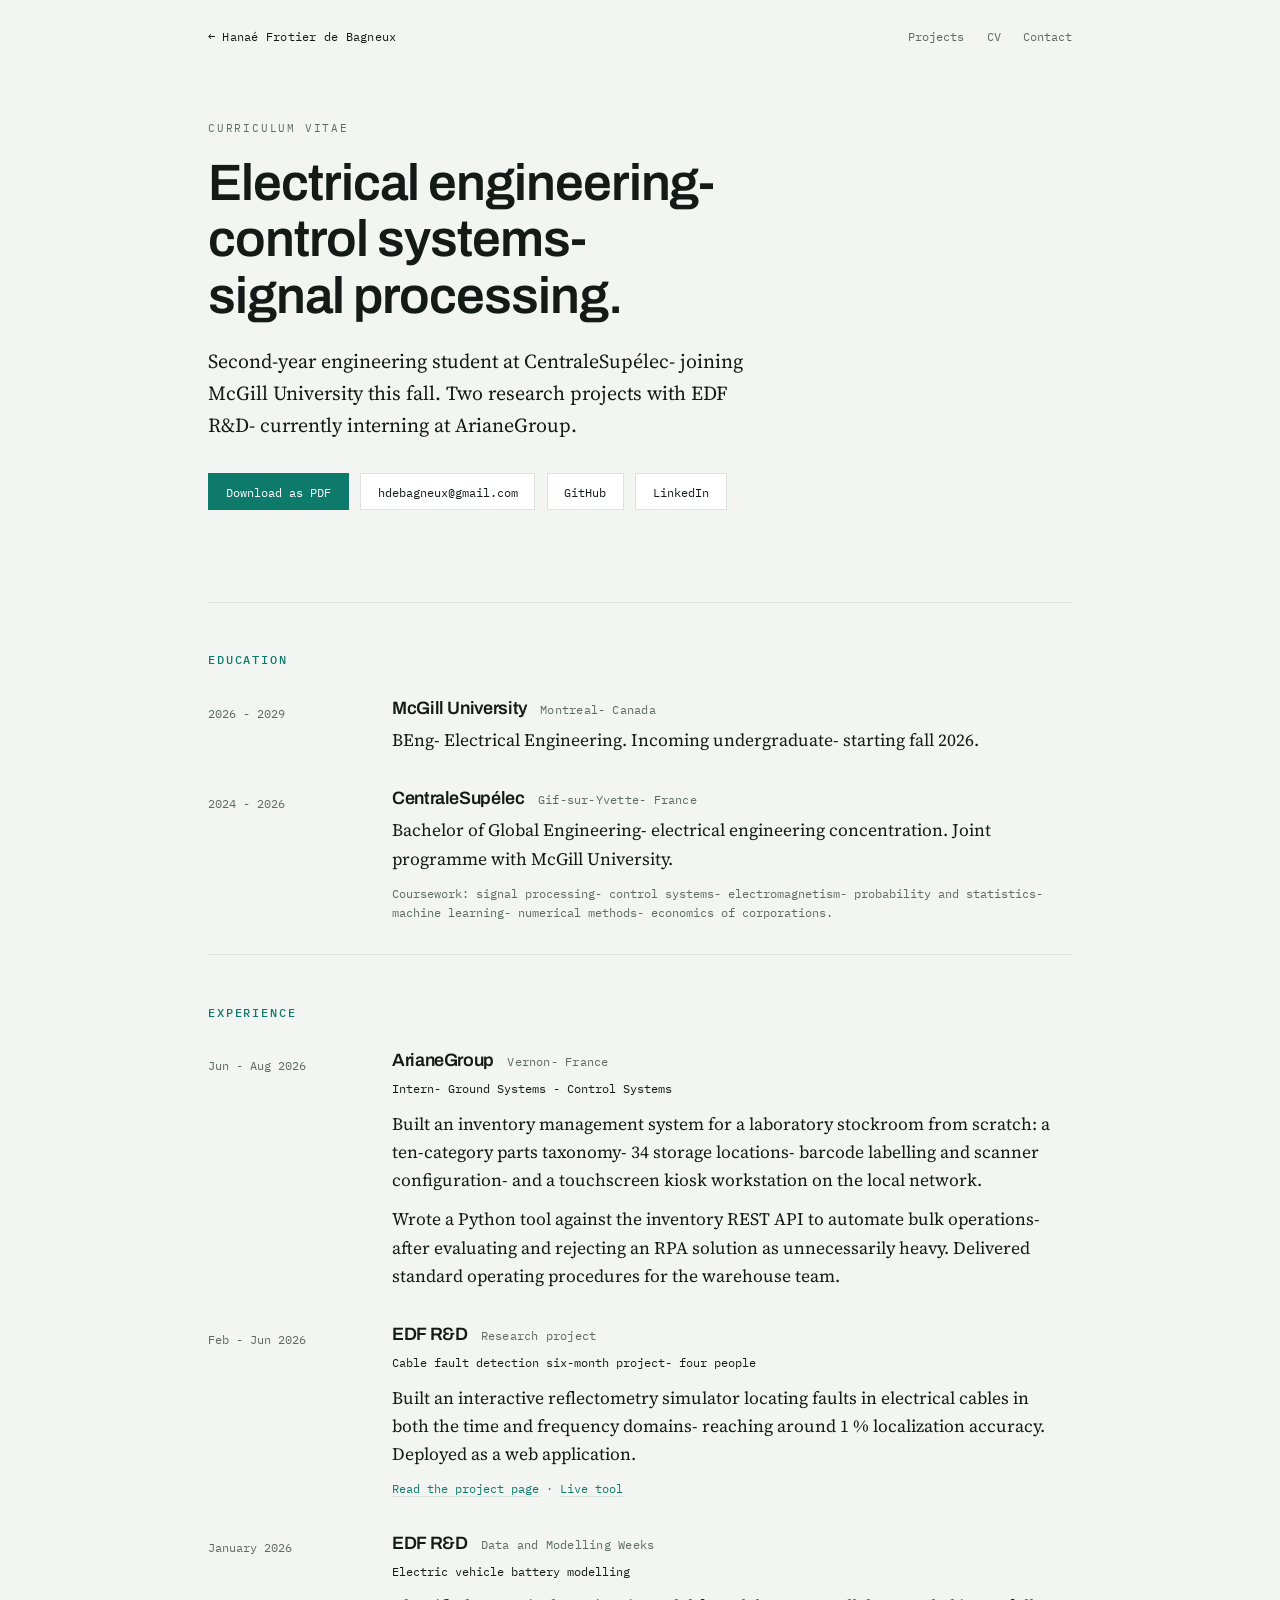
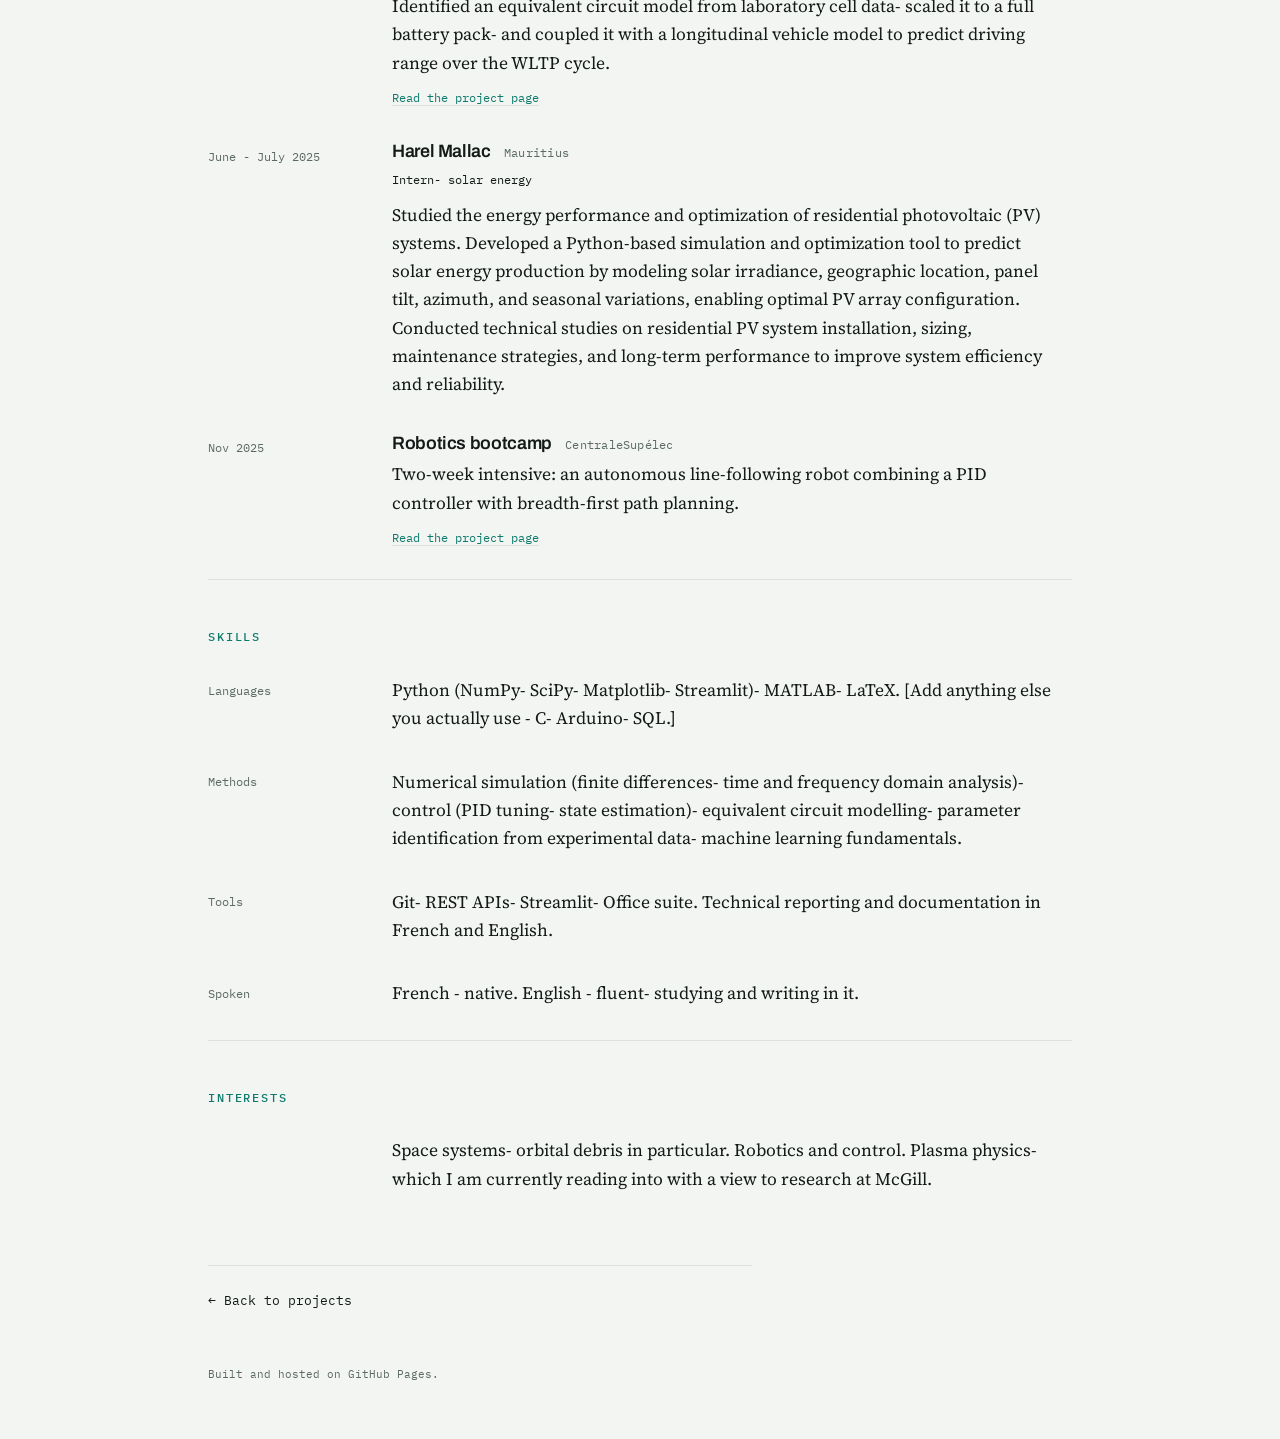
==== commit 331b536d: "Update cv.html" ====
--- a/cv.html
+++ b/cv.html
@@ -81,7 +81,7 @@
     </div>
 
     <div class="cv-entry">
-      <div class="when">2026</div>
+      <div class="when">January 2026</div>
       <div class="what">
         <h3>EDF R&amp;D <span>Data and Modelling Weeks</span></h3>
         <p class="role">Electric vehicle battery modelling</p>
@@ -91,7 +91,7 @@
     </div>
 
     <div class="cv-entry">
-      <div class="when">[dates]</div>
+      <div class="when">June - July 2025</div>
       <div class="what">
         <h3>Harel Mallac <span>Mauritius</span></h3>
         <p class="role">Intern- solar energy</p>
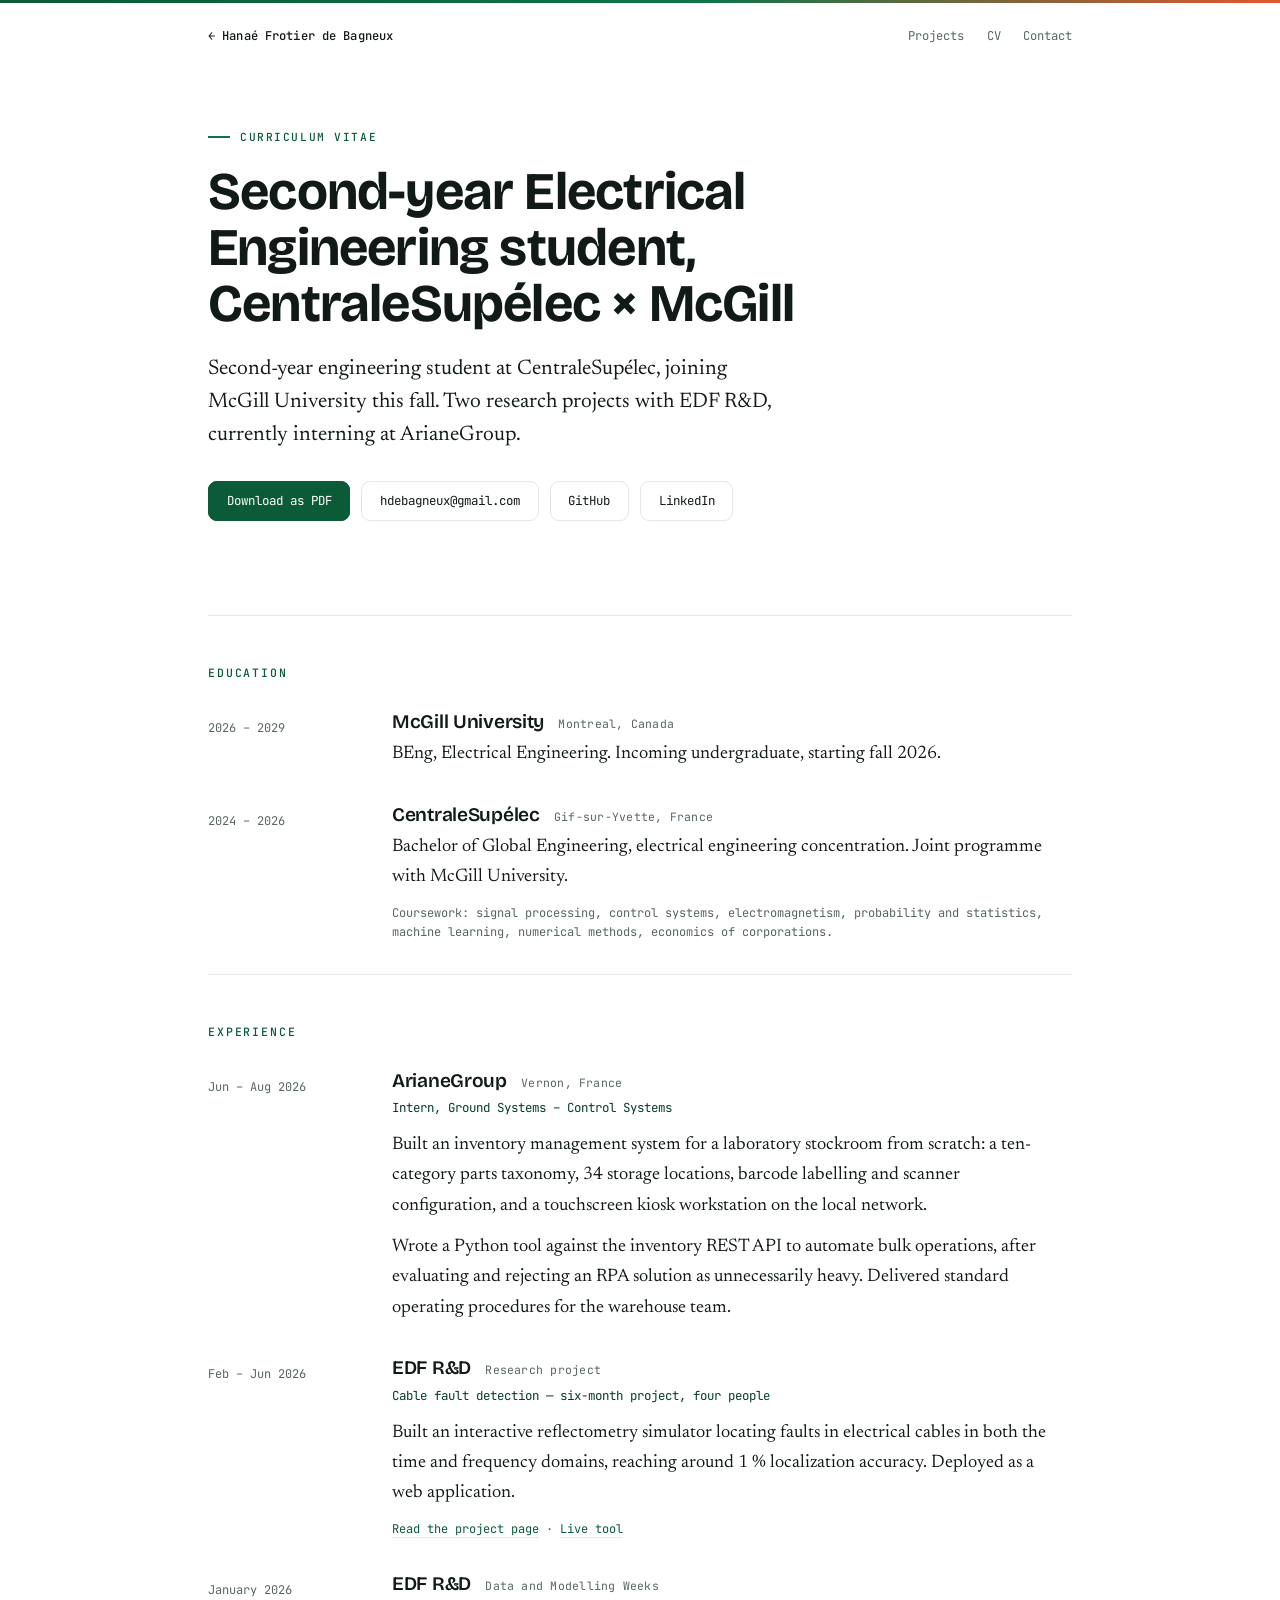
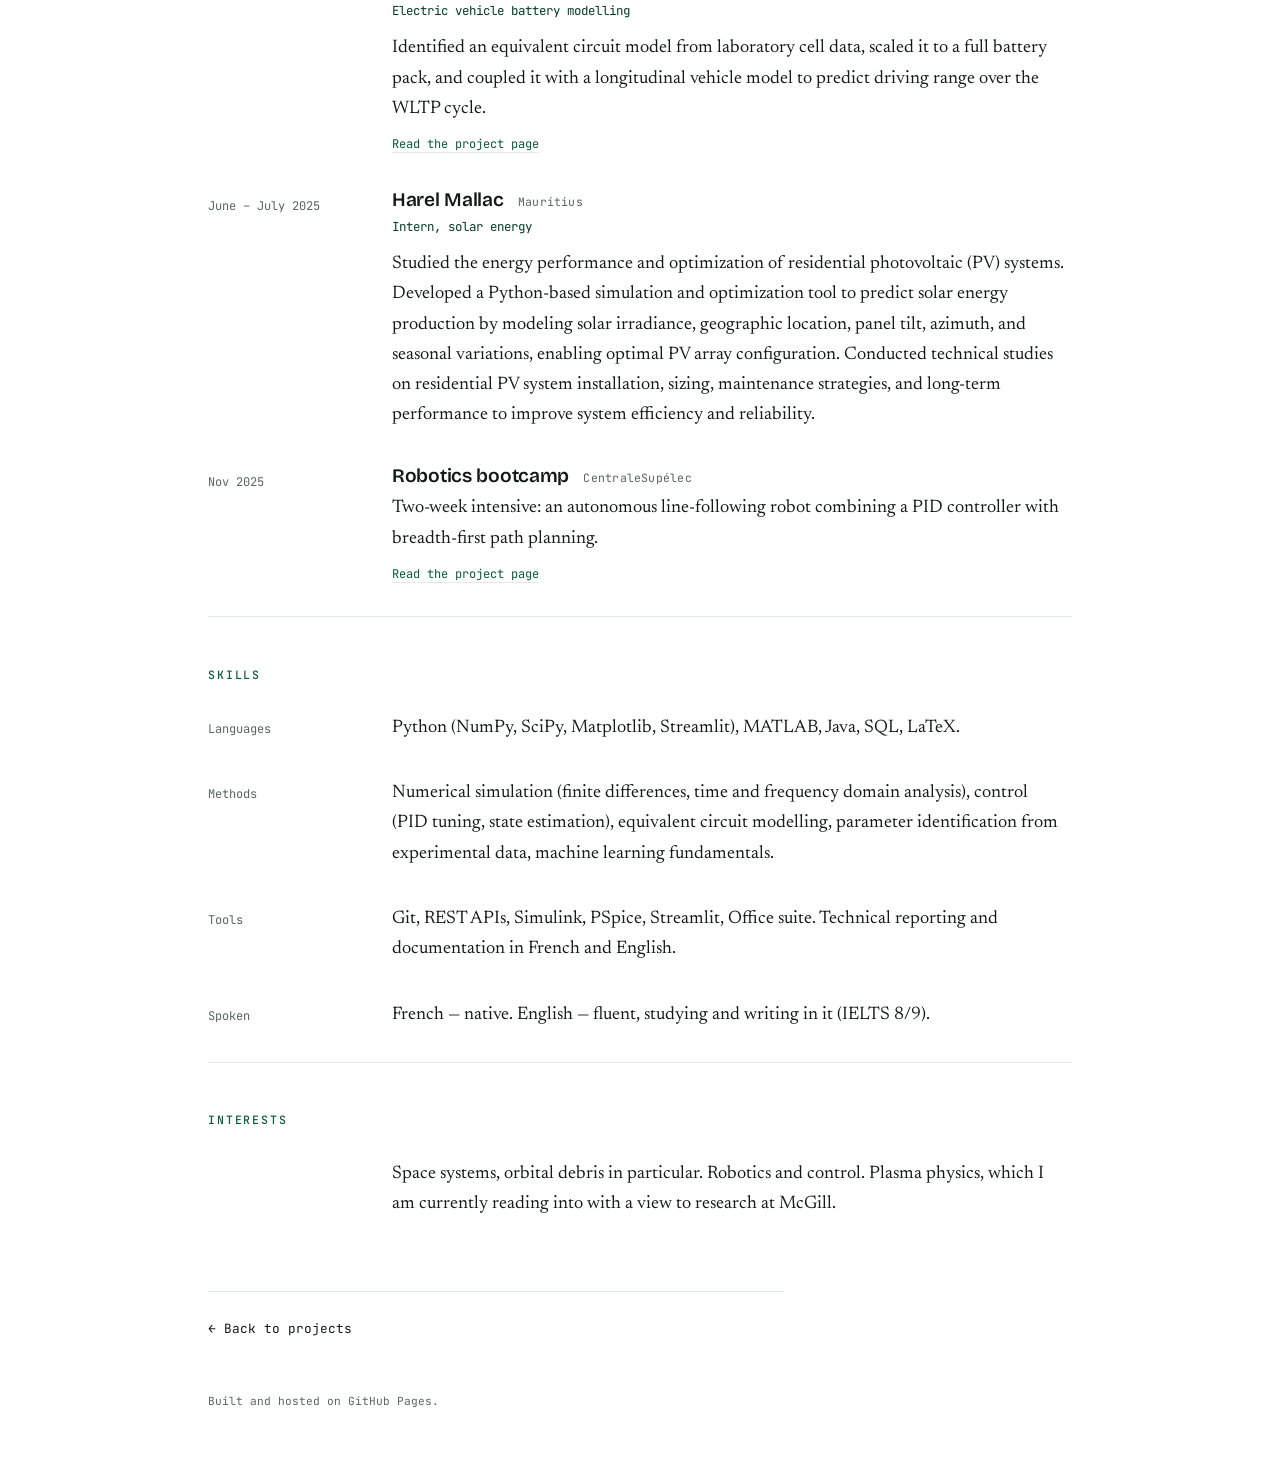
==== commit f9768910: "Fix CV title, PDF + LinkedIn links, restore commas; darker green; mobile photo" ====
--- a/cv.html
+++ b/cv.html
@@ -2,12 +2,12 @@
 <html lang="en">
 <head>
 <meta charset="utf-8">
-<meta name="viewport" content="width=device-width- initial-scale=1">
-<title>CV - Hanaé Frotier de Bagneux</title>
-<meta name="description" content="Curriculum vitae: electrical engineering at CentraleSupélec and McGill- research projects with EDF R&D- internship at ArianeGroup.">
+<meta name="viewport" content="width=device-width, initial-scale=1">
+<title>CV — Hanaé Frotier de Bagneux</title>
+<meta name="description" content="Curriculum vitae: electrical engineering at CentraleSupélec and McGill, research projects with EDF R&amp;D, internship at ArianeGroup.">
 <link rel="preconnect" href="https://fonts.googleapis.com">
 <link rel="preconnect" href="https://fonts.gstatic.com" crossorigin>
-<link href="https://fonts.googleapis.com/css2?family=Archivo:wght@500;600&family=IBM+Plex+Mono:wght@400;500&family=Source+Serif+4:opsz-wght@8..60-400;8..60-600&display=swap" rel="stylesheet">
+<link href="https://fonts.googleapis.com/css2?family=Archivo:wght@500;600&family=IBM+Plex+Mono:wght@400;500&family=Source+Serif+4:opsz,wght@8..60,400;8..60,600&display=swap" rel="stylesheet">
 <link rel="stylesheet" href="style.css">
 </head>
 <body>
@@ -25,14 +25,14 @@
 
   <section class="band band--tight project-head">
     <p class="eyebrow">Curriculum vitae</p>
-    <h1>Electrical engineering- control systems- signal processing.</h1>
-    <p class="lede">Second-year engineering student at CentraleSupélec- joining McGill University this fall. Two research projects with EDF R&amp;D- currently interning at ArianeGroup.</p>
+    <h1>Second-year Electrical Engineering student, CentraleSupélec × McGill</h1>
+    <p class="lede">Second-year engineering student at CentraleSupélec, joining McGill University this fall. Two research projects with EDF R&amp;D, currently interning at ArianeGroup.</p>
 
     <ul class="actions">
-      <li><a class="btn btn--primary" href="#">Download as PDF</a></li>
+      <li><a class="btn btn--primary" href="cv.pdf">Download as PDF</a></li>
       <li><a class="btn" href="mailto:hdebagneux@gmail.com">hdebagneux@gmail.com</a></li>
       <li><a class="btn" href="https://github.com/hdebagneux">GitHub</a></li>
-      <li><a class="btn" href="#">LinkedIn</a></li>
+      <li><a class="btn" href="https://www.linkedin.com/in/hana%C3%A9-frotier-de-bagneux/">LinkedIn</a></li>
     </ul>
   </section>
 
@@ -40,19 +40,19 @@
     <h2>Education</h2>
 
     <div class="cv-entry">
-      <div class="when">2026 - 2029</div>
+      <div class="when">2026 – 2029</div>
       <div class="what">
-        <h3>McGill University <span>Montreal- Canada</span></h3>
-        <p>BEng- Electrical Engineering. Incoming undergraduate- starting fall 2026.</p>
+        <h3>McGill University <span>Montreal, Canada</span></h3>
+        <p>BEng, Electrical Engineering. Incoming undergraduate, starting fall 2026.</p>
       </div>
     </div>
 
     <div class="cv-entry">
-      <div class="when">2024 - 2026</div>
+      <div class="when">2024 – 2026</div>
       <div class="what">
-        <h3>CentraleSupélec <span>Gif-sur-Yvette- France</span></h3>
-        <p>Bachelor of Global Engineering- electrical engineering concentration. Joint programme with McGill University.</p>
-        <p class="detail">Coursework: signal processing- control systems- electromagnetism- probability and statistics- machine learning- numerical methods- economics of corporations.</p>
+        <h3>CentraleSupélec <span>Gif-sur-Yvette, France</span></h3>
+        <p>Bachelor of Global Engineering, electrical engineering concentration. Joint programme with McGill University.</p>
+        <p class="detail">Coursework: signal processing, control systems, electromagnetism, probability and statistics, machine learning, numerical methods, economics of corporations.</p>
       </div>
     </div>
   </section>
@@ -61,21 +61,21 @@
     <h2>Experience</h2>
 
     <div class="cv-entry">
-      <div class="when">Jun - Aug 2026</div>
+      <div class="when">Jun – Aug 2026</div>
       <div class="what">
-        <h3>ArianeGroup <span>Vernon- France</span></h3>
-        <p class="role">Intern- Ground Systems - Control Systems</p>
-        <p>Built an inventory management system for a laboratory stockroom from scratch: a ten-category parts taxonomy- 34 storage locations- barcode labelling and scanner configuration- and a touchscreen kiosk workstation on the local network.</p>
-        <p>Wrote a Python tool against the inventory REST API to automate bulk operations- after evaluating and rejecting an RPA solution as unnecessarily heavy. Delivered standard operating procedures for the warehouse team.</p>
+        <h3>ArianeGroup <span>Vernon, France</span></h3>
+        <p class="role">Intern, Ground Systems – Control Systems</p>
+        <p>Built an inventory management system for a laboratory stockroom from scratch: a ten-category parts taxonomy, 34 storage locations, barcode labelling and scanner configuration, and a touchscreen kiosk workstation on the local network.</p>
+        <p>Wrote a Python tool against the inventory REST API to automate bulk operations, after evaluating and rejecting an RPA solution as unnecessarily heavy. Delivered standard operating procedures for the warehouse team.</p>
       </div>
     </div>
 
     <div class="cv-entry">
-      <div class="when">Feb - Jun 2026</div>
+      <div class="when">Feb – Jun 2026</div>
       <div class="what">
         <h3>EDF R&amp;D <span>Research project</span></h3>
-        <p class="role">Cable fault detection  six-month project- four people</p>
-        <p>Built an interactive reflectometry simulator locating faults in electrical cables in both the time and frequency domains- reaching around 1&nbsp;% localization accuracy. Deployed as a web application.</p>
+        <p class="role">Cable fault detection — six-month project, four people</p>
+        <p>Built an interactive reflectometry simulator locating faults in electrical cables in both the time and frequency domains, reaching around 1&nbsp;% localization accuracy. Deployed as a web application.</p>
         <p class="detail"><a href="projects/cable-fault.html">Read the project page</a> · <a href="https://cablefault-ehi3c5lqxdnre9q4bmhjii.streamlit.app/">Live tool</a></p>
       </div>
     </div>
@@ -85,16 +85,16 @@
       <div class="what">
         <h3>EDF R&amp;D <span>Data and Modelling Weeks</span></h3>
         <p class="role">Electric vehicle battery modelling</p>
-        <p>Identified an equivalent circuit model from laboratory cell data- scaled it to a full battery pack- and coupled it with a longitudinal vehicle model to predict driving range over the WLTP cycle.</p>
+        <p>Identified an equivalent circuit model from laboratory cell data, scaled it to a full battery pack, and coupled it with a longitudinal vehicle model to predict driving range over the WLTP cycle.</p>
         <p class="detail"><a href="projects/ev-battery.html">Read the project page</a></p>
       </div>
     </div>
 
     <div class="cv-entry">
-      <div class="when">June - July 2025</div>
+      <div class="when">June – July 2025</div>
       <div class="what">
         <h3>Harel Mallac <span>Mauritius</span></h3>
-        <p class="role">Intern- solar energy</p>
+        <p class="role">Intern, solar energy</p>
         <p>Studied the energy performance and optimization of residential photovoltaic (PV) systems. Developed a Python-based simulation and optimization tool to predict solar energy production by modeling solar irradiance, geographic location, panel tilt, azimuth, and seasonal variations, enabling optimal PV array configuration. Conducted technical studies on residential PV system installation, sizing, maintenance strategies, and long-term performance to improve system efficiency and reliability.</p>
       </div>
     </div>
@@ -115,28 +115,28 @@
     <div class="cv-entry">
       <div class="when">Languages</div>
       <div class="what">
-        <p>Python (NumPy- SciPy- Matplotlib- Streamlit)- MATLAB- LaTeX. [Add anything else you actually use - C- Arduino- SQL.]</p>
+        <p>Python (NumPy, SciPy, Matplotlib, Streamlit), MATLAB, Java, SQL, LaTeX.</p>
       </div>
     </div>
 
     <div class="cv-entry">
       <div class="when">Methods</div>
       <div class="what">
-        <p>Numerical simulation (finite differences- time and frequency domain analysis)- control (PID tuning- state estimation)- equivalent circuit modelling- parameter identification from experimental data- machine learning fundamentals.</p>
+        <p>Numerical simulation (finite differences, time and frequency domain analysis), control (PID tuning, state estimation), equivalent circuit modelling, parameter identification from experimental data, machine learning fundamentals.</p>
       </div>
     </div>
 
     <div class="cv-entry">
       <div class="when">Tools</div>
       <div class="what">
-        <p>Git- REST APIs- Streamlit- Office suite. Technical reporting and documentation in French and English.</p>
+        <p>Git, REST APIs, Simulink, PSpice, Streamlit, Office suite. Technical reporting and documentation in French and English.</p>
       </div>
     </div>
 
     <div class="cv-entry">
       <div class="when">Spoken</div>
       <div class="what">
-        <p>French - native. English - fluent- studying and writing in it. </p>
+        <p>French — native. English — fluent, studying and writing in it (IELTS 8/9).</p>
       </div>
     </div>
   </section>
@@ -146,7 +146,7 @@
     <div class="cv-entry">
       <div class="when"></div>
       <div class="what">
-        <p>Space systems- orbital debris in particular. Robotics and control. Plasma physics- which I am currently reading into with a view to research at McGill.</p>
+        <p>Space systems, orbital debris in particular. Robotics and control. Plasma physics, which I am currently reading into with a view to research at McGill.</p>
       </div>
     </div>
   </section>
--- a/style.css
+++ b/style.css
@@ -1,23 +1,35 @@
+@import url('https://fonts.googleapis.com/css2?family=Bricolage+Grotesque:opsz,wght@12..48,500;12..48,600;12..48,700&family=JetBrains+Mono:wght@400;500&family=Newsreader:ital,wght@0,400;0,500;0,600;1,400&display=swap');
+
 /* ============================================================
    Hanaé Frotier de Bagneux — portfolio
-   Palette: lab bench neutral, teal signal, one red fault marker
+   Direction: instrumentation / signal. White field, deep-green
+   signal accent, one warm marker reserved for "events".
+   Display: Bricolage Grotesque · Body: Newsreader · Data: JetBrains Mono
    ============================================================ */
 
 :root {
-  --paper:    #F3F5F3;
-  --card:     #FFFFFF;
-  --ink:      #131A17;
-  --graphite: #5C6A64;
-  --rule:     #DCE2DE;
-  --signal:   #0E7A6B;
-  --fault:    #B03A3A;
-
-  --measure: 34rem;
+  --bg:           #FFFFFF;
+  --surface:      #F4F7F5;   /* faint cool-green tint for cards */
+  --ink:          #111A16;   /* near-black, cool */
+  --graphite:     #58665F;   /* secondary text */
+  --rule:         #E3E9E5;   /* hairline */
+
+  --signal:       #0B5A38;   /* deep emerald — links, accents (AA on white) */
+  --signal-bright:#0E7449;   /* brighter emerald — decoration */
+  --signal-ink:   #063C25;   /* hover / active — darkest */
+  --signal-soft:  #E3F0E9;   /* wash (used very sparingly) */
+  --marker:       #E4572E;   /* warm marker — faults & live demos only */
+
+  --measure: 36rem;
   --gutter: clamp(1.25rem, 5vw, 4.5rem);
-
-  --f-display: "Archivo", system-ui, sans-serif;
-  --f-body: "Source Serif 4", Georgia, serif;
-  --f-mono: "IBM Plex Mono", ui-monospace, monospace;
+  --radius: 12px;
+  --radius-sm: 9px;
+
+  --f-display: "Bricolage Grotesque", system-ui, sans-serif;
+  --f-body: "Newsreader", Georgia, serif;
+  --f-mono: "JetBrains Mono", ui-monospace, monospace;
+
+  --ease: cubic-bezier(0.22, 0.61, 0.36, 1);
 }
 
 *, *::before, *::after { box-sizing: border-box; }
@@ -26,12 +38,22 @@
 
 body {
   margin: 0;
-  background: var(--paper);
+  background: var(--bg);
   color: var(--ink);
   font-family: var(--f-body);
-  font-size: clamp(1rem, 0.97rem + 0.16vw, 1.09rem);
-  line-height: 1.62;
+  font-size: clamp(1.03rem, 1rem + 0.18vw, 1.14rem);
+  line-height: 1.66;
   -webkit-font-smoothing: antialiased;
+}
+
+/* thin signal bar across the very top — the page's quiet signature */
+body::before {
+  content: "";
+  position: fixed;
+  inset: 0 0 auto 0;
+  height: 3px;
+  background: linear-gradient(90deg, var(--signal) 0%, var(--signal-bright) 55%, var(--marker) 100%);
+  z-index: 50;
 }
 
 img { max-width: 100%; height: auto; display: block; }
@@ -44,6 +66,8 @@
   border-radius: 2px;
 }
 
+::selection { background: var(--signal-soft); }
+
 /* ---------- layout ---------- */
 
 .wrap {
@@ -62,23 +86,35 @@
 h1, h2, h3 {
   font-family: var(--f-display);
   font-weight: 600;
-  letter-spacing: -0.02em;
-  line-height: 1.1;
+  letter-spacing: -0.015em;
+  line-height: 1.06;
   margin: 0;
 }
 
 .eyebrow {
   font-family: var(--f-mono);
   font-size: 0.7rem;
-  letter-spacing: 0.16em;
+  font-weight: 500;
+  letter-spacing: 0.14em;
   text-transform: uppercase;
-  color: var(--graphite);
+  color: var(--signal);
   margin: 0 0 1.1rem;
+  display: inline-flex;
+  align-items: center;
+  gap: 0.6rem;
+}
+/* small signal tick before the eyebrow label */
+.eyebrow::before {
+  content: "";
+  width: 1.4rem;
+  height: 2px;
+  background: var(--signal-bright);
 }
 
 .lede {
   max-width: var(--measure);
-  font-size: 1.14em;
+  font-size: 1.16em;
+  line-height: 1.55;
   color: var(--ink);
 }
 
@@ -94,52 +130,118 @@
   align-items: baseline;
   justify-content: space-between;
   font-family: var(--f-mono);
-  font-size: 0.78rem;
-}
-
-.masthead a { color: var(--graphite); text-decoration: none; }
+  font-size: 0.76rem;
+}
+
+.masthead a { color: var(--graphite); text-decoration: none; transition: color 160ms var(--ease); }
 .masthead a:hover { color: var(--signal); }
-.masthead .home { color: var(--ink); letter-spacing: 0.02em; }
+.masthead .home { color: var(--ink); letter-spacing: 0.01em; font-weight: 500; }
 .masthead nav { display: flex; gap: 1.4rem; }
 
 /* ---------- hero ---------- */
 
 .hero {
   display: grid;
-  grid-template-columns: minmax(0, 1fr) clamp(9rem, 16vw, 12rem);
+  grid-template-columns: minmax(0, 1fr) clamp(11rem, 20vw, 15rem);
   gap: clamp(1.6rem, 4vw, 3.5rem);
-  align-items: start;
+  align-items: center;
   padding-block: clamp(2.5rem, 6vw, 4.5rem);
 }
 
 .hero h1 {
-  font-size: clamp(1.8rem, 1.2rem + 2vw, 2.7rem);
-  font-weight: 600;
-  max-width: 16ch;
+  font-size: clamp(2rem, 1.2rem + 2.8vw, 3.25rem);
+  font-weight: 700;
+  max-width: 15ch;
   margin-bottom: 1.5rem;
 }
 
 .hero .lead {
   max-width: var(--measure);
-  font-size: 1.1em;
-}
-
-.hero .lead strong { font-weight: 600; }
+  font-size: 1.12em;
+  line-height: 1.55;
+}
+
+.hero .lead strong { font-weight: 600; color: var(--signal-ink); }
+
+/* ---------- hero photo (fixed & consolidated) ---------- */
 
 .hero-photo { margin: 0; }
 
-.hero-photo img {
+.photo-ring {
+  width: 100%;
+  max-width: 15rem;        /* keeps the ring perfectly circular */
+  margin-inline: auto;     /* centered in its column */
+  aspect-ratio: 1;
+  padding: 6px;
+  border-radius: 50%;
+  background: linear-gradient(
+    135deg,
+    var(--signal-ink),
+    var(--signal),
+    var(--signal-bright),
+    var(--signal),
+    var(--signal-ink)
+  );
+  background-size: 250% 250%;
+  animation: gradientMove 6s ease infinite;
+}
+
+.photo-ring img {
+  width: 100%;
+  height: 100%;
   display: block;
-  width: 100%;
   aspect-ratio: 1;
   object-fit: cover;
-  border: 1px solid var(--rule);
-  filter: saturate(0.94);
+  border-radius: 50%;
+  filter: saturate(0.98);
+  transition: transform 300ms var(--ease), box-shadow 300ms var(--ease);
+}
+
+.photo-ring img:hover {
+  transform: translateY(-3px);
 }
 
 @media (max-width: 44rem) {
   .hero { grid-template-columns: 1fr; }
-  .hero-photo img { max-width: 9rem; }
+  .photo-ring { max-width: 11rem; }   /* constrain the ring, not the img */
+}
+
+/* ---------- hero CTAs: text links, not buttons ---------- */
+
+.hero-buttons {
+  display: flex;
+  flex-wrap: wrap;
+  align-items: center;
+  gap: 1.6rem;
+  margin-top: 2.2rem;
+}
+
+a.pill { text-decoration: none; }
+
+.pill {
+  font-family: var(--f-mono);
+  font-size: 0.82rem;
+  letter-spacing: 0.02em;
+  color: var(--ink);
+  background: none;
+  border: 0;
+  padding: 0.2rem 0;
+  cursor: pointer;
+  background-image: linear-gradient(var(--signal), var(--signal));
+  background-size: 0% 1.5px;
+  background-position: 0 100%;
+  background-repeat: no-repeat;
+  transition: background-size 240ms var(--ease), color 160ms var(--ease);
+}
+
+/* directional cue: ↓ reveals the panel below, → navigates away */
+.pill[data-reveal]::after { content: "  ↓"; color: var(--signal); }
+a.pill::after { content: "  →"; color: var(--signal); }
+
+.pill:hover,
+.pill[aria-expanded="true"] {
+  color: var(--signal);
+  background-size: 100% 1.5px;
 }
 
 /* ---------- signature: the reflectogram ---------- */
@@ -171,7 +273,7 @@
 
 .echo-hit { fill: transparent; cursor: pointer; }
 .echo-dot { fill: var(--signal); transition: r 160ms ease; }
-.echo-dot.is-fault { fill: var(--fault); }
+.echo-dot.is-fault { fill: var(--marker); }
 .echo-drop { stroke: var(--rule); stroke-width: 1; stroke-dasharray: 3 4; }
 
 .echo:hover .echo-dot,
@@ -192,7 +294,7 @@
   .trace {
     stroke-dasharray: 2400;
     stroke-dashoffset: 2400;
-    animation: draw 2.1s cubic-bezier(0.22, 0.61, 0.36, 1) 0.25s forwards;
+    animation: draw 2.1s var(--ease) 0.25s forwards;
   }
   .echo-dot, .echo-label, .echo-drop {
     opacity: 0;
@@ -212,41 +314,88 @@
 
 /* ---------- project list ---------- */
 
-.projects { display: grid; gap: 1px; background: var(--rule); border-block: 1px solid var(--rule); }
+.projects {
+  display: grid;
+  gap: 1px;
+  background: var(--rule);
+  border-block: 1px solid var(--rule);
+}
 
 .project {
-  background: var(--paper);
+  position: relative;
+  background: var(--bg);
   padding: clamp(1.6rem, 3vw, 2.4rem) 0;
   display: grid;
   grid-template-columns: 1fr;
   gap: 0.7rem;
   text-decoration: none;
-  transition: background 180ms ease, padding-left 180ms ease;
-}
-
-.project:hover, .project:focus-visible {
-  background: var(--card);
-  padding-left: 1.2rem;
-}
-
+  transition: padding-left 260ms var(--ease);
+}
+
+/* thin signal bar that draws down the left edge on hover — no fill */
+.project::before {
+  content: "";
+  position: absolute;
+  left: 0; top: 0; bottom: 0;
+  width: 2px;
+  background: var(--signal);
+  transform: scaleY(0);
+  transform-origin: center;
+  transition: transform 300ms var(--ease);
+}
+
+.project:hover, .project:focus-visible { padding-left: 1.15rem; }
+.project:hover::before, .project:focus-visible::before { transform: scaleY(1); }
+
+/* title: an underline draws in and an arrow slides out — the interaction */
 .project h3 {
+  font-family: var(--f-display);
   font-size: clamp(1.35rem, 1.1rem + 1vw, 1.8rem);
-  font-weight: 500;
-}
+  font-weight: 600;
+  justify-self: start;
+  background-image: linear-gradient(var(--signal), var(--signal));
+  background-size: 0% 2px;
+  background-position: 0 100%;
+  background-repeat: no-repeat;
+  transition: background-size 280ms var(--ease);
+}
+
+.project h3::after {
+  content: "  \2192";
+  display: inline-block;
+  color: var(--signal);
+  opacity: 0;
+  transform: translateX(-6px);
+  transition: opacity 240ms var(--ease), transform 240ms var(--ease);
+}
+
+.project:hover h3, .project:focus-visible h3 { background-size: 100% 2px; }
+.project:hover h3::after, .project:focus-visible h3::after { opacity: 1; transform: translateX(2px); }
 
 .project p { margin: 0; color: var(--graphite); max-width: 46rem; }
 
 .project .meta {
   font-family: var(--f-mono);
   font-size: 0.72rem;
-  letter-spacing: 0.05em;
+  letter-spacing: 0.03em;
   color: var(--graphite);
   display: flex;
   flex-wrap: wrap;
   gap: 0.4rem 1rem;
 }
 
-.project .meta .live { color: var(--signal); }
+.project .meta .live {
+  color: var(--marker);
+  display: inline-flex;
+  align-items: center;
+  gap: 0.4rem;
+}
+.project .meta .live::before {
+  content: "";
+  width: 6px; height: 6px;
+  border-radius: 50%;
+  background: var(--marker);
+}
 
 /* ---------- prose columns on interest block ---------- */
 
@@ -275,7 +424,7 @@
   flex-wrap: wrap;
   gap: 0.8rem 2rem;
   font-family: var(--f-mono);
-  font-size: 0.85rem;
+  font-size: 0.84rem;
   margin-top: 1.4rem;
   padding: 0;
   list-style: none;
@@ -283,12 +432,15 @@
 
 .contact-links a {
   text-decoration: none;
-  border-bottom: 1px solid var(--rule);
-  padding-bottom: 2px;
-  transition: border-color 160ms ease, color 160ms ease;
-}
-
-.contact-links a:hover { color: var(--signal); border-color: var(--signal); }
+  padding-bottom: 3px;
+  background-image: linear-gradient(var(--signal), var(--signal));
+  background-size: 0% 1.5px;
+  background-position: 0 100%;
+  background-repeat: no-repeat;
+  transition: background-size 220ms var(--ease), color 160ms var(--ease);
+}
+
+.contact-links a:hover { color: var(--signal); background-size: 100% 1.5px; }
 
 footer {
   padding-block: 2.5rem 3.5rem;
@@ -302,7 +454,8 @@
    ============================================================ */
 
 .project-head h1 {
-  font-size: clamp(2rem, 1.3rem + 3vw, 3.2rem);
+  font-size: clamp(2rem, 1.3rem + 3vw, 3.3rem);
+  font-weight: 700;
   max-width: 18ch;
   margin-bottom: 1.3rem;
 }
@@ -319,7 +472,7 @@
 }
 
 .factsheet dt {
-  color: var(--graphite);
+  color: var(--signal);
   font-size: 0.68rem;
   letter-spacing: 0.12em;
   text-transform: uppercase;
@@ -338,16 +491,24 @@
 }
 
 .btn {
+  position: relative;
   font-family: var(--f-mono);
   font-size: 0.78rem;
   text-decoration: none;
-  padding: 0.6rem 1.05rem;
+  padding: 0.65rem 1.1rem;
   border: 1px solid var(--rule);
-  background: var(--card);
-  transition: border-color 160ms ease, color 160ms ease;
-}
-
-.btn:hover { border-color: var(--signal); color: var(--signal); }
+  border-radius: var(--radius-sm);
+  background: var(--bg);
+  color: var(--ink);
+  transition: border-color 180ms var(--ease), color 180ms var(--ease), background 180ms var(--ease), transform 180ms var(--ease);
+}
+
+.btn:hover {
+  border-color: var(--signal);
+  color: var(--signal);
+  background: var(--signal-soft);
+  transform: translateY(-2px);
+}
 
 .btn--primary {
   background: var(--signal);
@@ -355,10 +516,10 @@
   color: #fff;
 }
 
-.btn--primary:hover { background: #0a6558; border-color: #0a6558; color: #fff; }
+.btn--primary:hover { background: var(--signal-ink); border-color: var(--signal-ink); color: #fff; }
 
 .prose h2 {
-  font-size: clamp(1.3rem, 1.1rem + 0.9vw, 1.7rem);
+  font-size: clamp(1.4rem, 1.1rem + 1vw, 1.85rem);
   margin-top: clamp(2.8rem, 5vw, 4rem);
   margin-bottom: 1rem;
   font-weight: 600;
@@ -379,15 +540,17 @@
 
 .prose ul { max-width: var(--measure); padding-left: 1.1rem; }
 .prose li { margin-bottom: 0.5rem; }
+.prose li::marker { color: var(--signal-bright); }
 
 .prose figure {
   margin: 2rem 0;
-  background: var(--card);
+  background: var(--surface);
   border: 1px solid var(--rule);
+  border-radius: var(--radius);
   padding: 1rem;
 }
 
-.prose figure img { margin-inline: auto; }
+.prose figure img { margin-inline: auto; border-radius: var(--radius-sm); }
 
 .prose figcaption {
   margin-top: 0.8rem;
@@ -409,8 +572,10 @@
 .eq {
   margin: 1.6rem 0;
   padding: 1.2rem 1.3rem;
-  background: var(--card);
-  border-left: 2px solid var(--signal);
+  background: var(--surface);
+  border: 1px solid var(--rule);
+  border-left: 3px solid var(--signal);
+  border-radius: var(--radius-sm);
   overflow-x: auto;
 }
 
@@ -418,7 +583,8 @@
 
 .eq-note {
   font-family: var(--f-mono);
-  font-size: 0.72rem;
+  font-size: 0.85rem;
+  line-height: 1.65;
   color: var(--graphite);
   margin-top: 0.7rem;
   max-width: none;
@@ -427,17 +593,19 @@
 .result {
   margin: 2.4rem 0;
   padding: 1.4rem 1.5rem;
-  background: var(--card);
+  background: var(--surface);
   border: 1px solid var(--rule);
+  border-radius: var(--radius);
 }
 
 .result .num {
   font-family: var(--f-display);
   font-size: clamp(2rem, 1.4rem + 2.4vw, 3rem);
-  font-weight: 600;
+  font-weight: 700;
   letter-spacing: -0.03em;
   line-height: 1;
   display: block;
+  color: var(--signal);
 }
 
 .result p {
@@ -456,7 +624,10 @@
   font-size: 0.8rem;
 }
 
-.next a { text-decoration: none; }
+.next a {
+  text-decoration: none;
+  transition: color 160ms var(--ease);
+}
 .next a:hover { color: var(--signal); }
 
 table.data {
@@ -474,7 +645,9 @@
   border-bottom: 1px solid var(--rule);
 }
 
-table.data th { color: var(--graphite); font-weight: 500; }
+table.data th { color: var(--signal); font-weight: 500; }
+
+table.data tr:hover td { background: var(--signal-soft); }
 
 /* ============================================================
    CV page
@@ -509,13 +682,13 @@
   font-family: var(--f-mono);
   font-size: 0.75rem;
   color: var(--graphite);
-  padding-top: 0.35rem;
+  padding-top: 0.45rem;
   line-height: 1.5;
 }
 
 .cv-entry .what h3 {
   font-family: var(--f-display);
-  font-size: 1.12rem;
+  font-size: 1.2rem;
   font-weight: 600;
   margin-bottom: 0.45rem;
 }
@@ -533,7 +706,7 @@
 .cv-entry .role {
   font-family: var(--f-mono);
   font-size: 0.78rem;
-  color: var(--ink);
+  color: var(--signal-ink);
   margin: 0 0 0.7rem;
 }
 
@@ -547,7 +720,12 @@
   line-height: 1.6;
 }
 
-.cv-entry .detail a { color: var(--signal); text-decoration: none; border-bottom: 1px solid var(--rule); }
+.cv-entry .detail a {
+  color: var(--signal);
+  text-decoration: none;
+  border-bottom: 1px solid var(--rule);
+  transition: border-color 160ms var(--ease);
+}
 .cv-entry .detail a:hover { border-color: var(--signal); }
 
 @media (max-width: 34rem) {
@@ -556,46 +734,61 @@
   .cv-entry .what h3 span { display: block; margin-left: 0; margin-top: 0.2rem; }
 }
 
-/* ---------- hero buttons + reveal panels ---------- */
-
-.hero-buttons {
-  display: flex;
-  flex-wrap: wrap;
-  gap: 0.8rem;
-  margin-top: 2rem;
-}
-
-a.pill { text-decoration: none; }
-
-.pill {
-  font-family: var(--f-mono);
-  font-size: 0.82rem;
-  letter-spacing: 0.02em;
-  color: var(--ink);
-  background: var(--card);
-  border: 1px solid var(--rule);
-  padding: 0.7rem 1.3rem;
-  cursor: pointer;
-  transition: border-color 160ms ease, color 160ms ease, background 160ms ease;
-}
-
-.pill:hover,
-.pill[aria-expanded="true"] {
-  border-color: var(--signal);
-  color: var(--signal);
-}
-
-.pill[aria-expanded="true"] {
-  background: color-mix(in srgb, var(--signal) 7%, var(--card));
-}
+/* ---------- reveal panels ---------- */
 
 .panel[hidden] { display: none; }
 
 @media (prefers-reduced-motion: no-preference) {
-  .panel:not([hidden]) { animation: panel-in 340ms cubic-bezier(0.22,0.61,0.36,1); }
+  .panel:not([hidden]) { animation: panel-in 340ms var(--ease); }
 }
 
 @keyframes panel-in {
   from { opacity: 0; transform: translateY(-6px); }
   to   { opacity: 1; transform: translateY(0); }
 }
+
+/* ============================================================
+   Motion — load stagger + scroll reveal (reduced-motion safe)
+   ============================================================ */
+
+@media (prefers-reduced-motion: no-preference) {
+
+  /* hero / project-head: gentle staggered rise on load */
+  .hero-text > *,
+  .project-head > * {
+    animation: rise 0.7s var(--ease) backwards;
+  }
+  .hero-text > *:nth-child(1), .project-head > *:nth-child(1) { animation-delay: 0.05s; }
+  .hero-text > *:nth-child(2), .project-head > *:nth-child(2) { animation-delay: 0.13s; }
+  .hero-text > *:nth-child(3), .project-head > *:nth-child(3) { animation-delay: 0.21s; }
+  .hero-text > *:nth-child(4), .project-head > *:nth-child(4) { animation-delay: 0.29s; }
+  .hero-photo { animation: rise 0.8s var(--ease) 0.18s backwards; }
+
+  /* scroll reveal — pure CSS, only where supported */
+  @supports (animation-timeline: view()) {
+    .prose figure,
+    .result,
+    .eq,
+    .cv-entry {
+      animation: reveal linear both;
+      animation-timeline: view();
+      animation-range: entry 0% entry 35%;
+    }
+  }
+}
+
+@keyframes rise {
+  from { opacity: 0; transform: translateY(14px); }
+  to   { opacity: 1; transform: none; }
+}
+
+@keyframes reveal {
+  from { opacity: 0; transform: translateY(20px); }
+  to   { opacity: 1; transform: none; }
+}
+
+@keyframes gradientMove {
+  0%   { background-position: 0% 50%; }
+  50%  { background-position: 100% 50%; }
+  100% { background-position: 0% 50%; }
+}
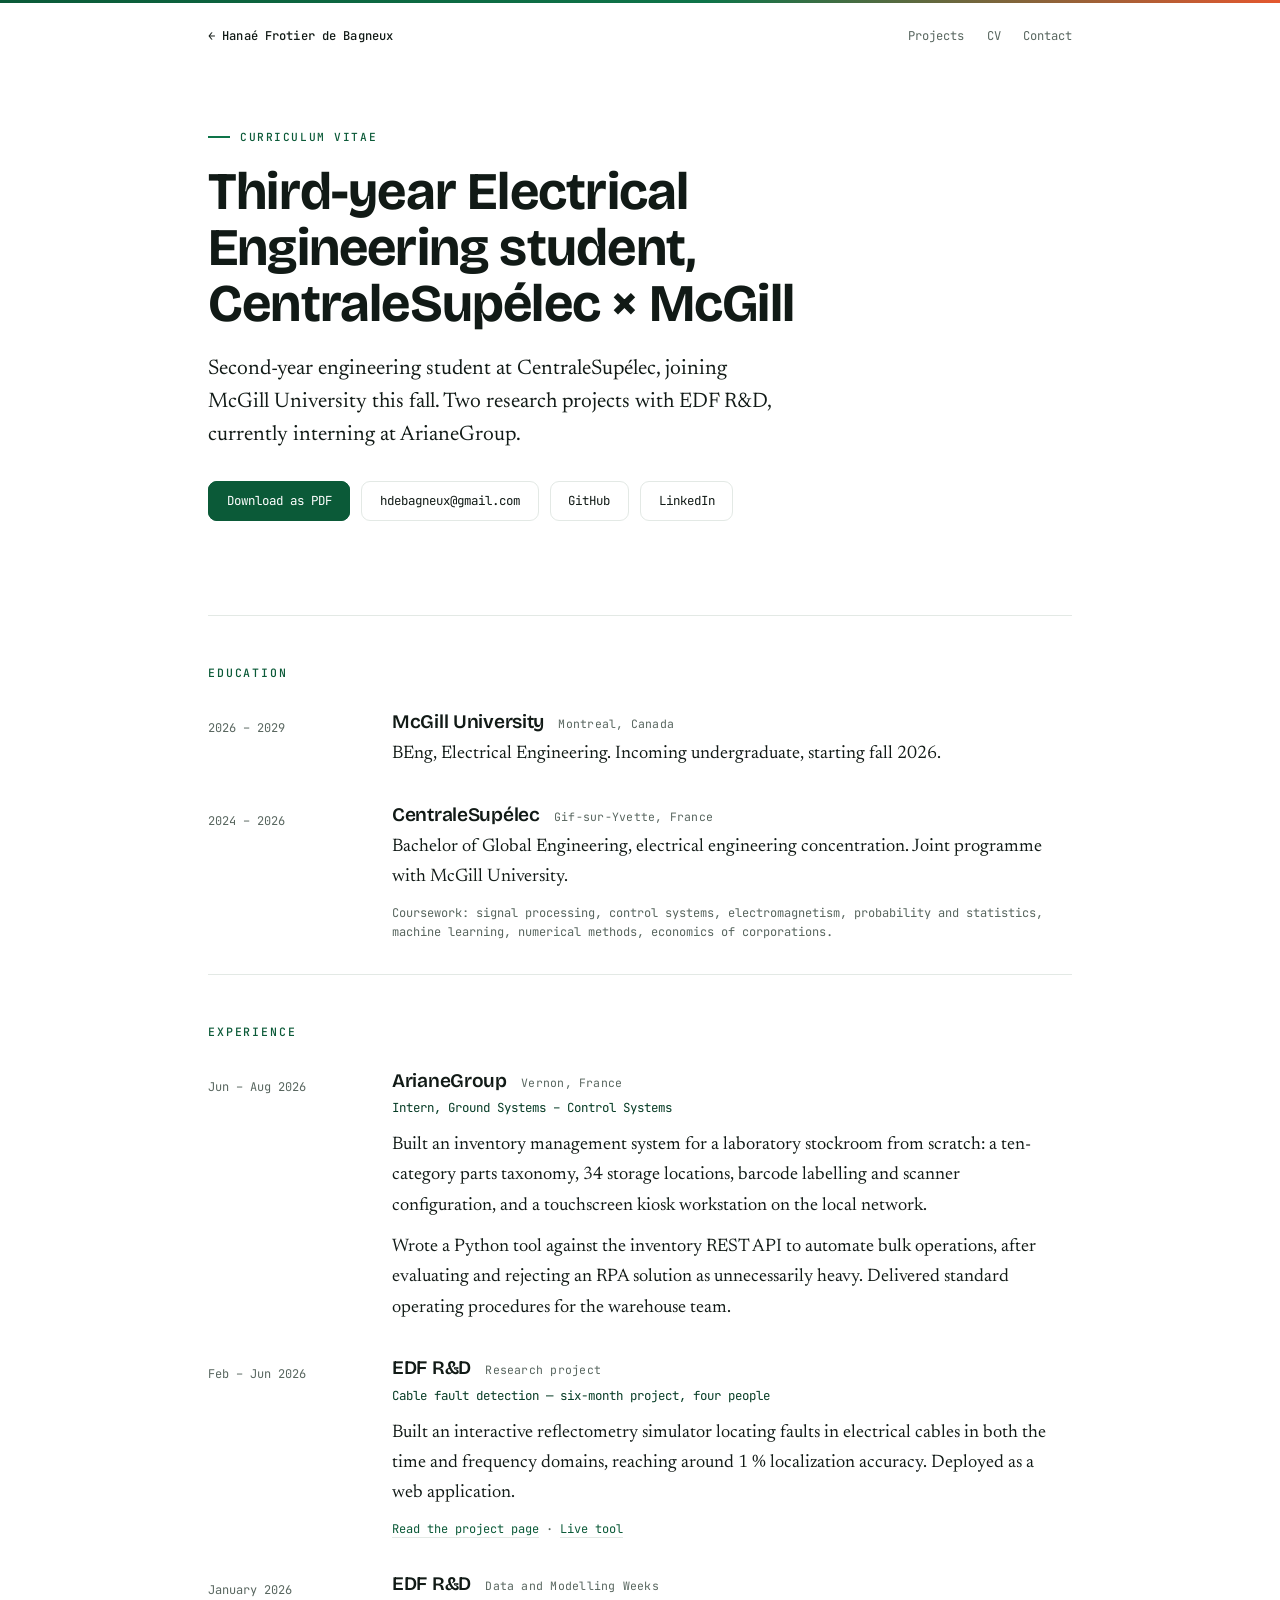
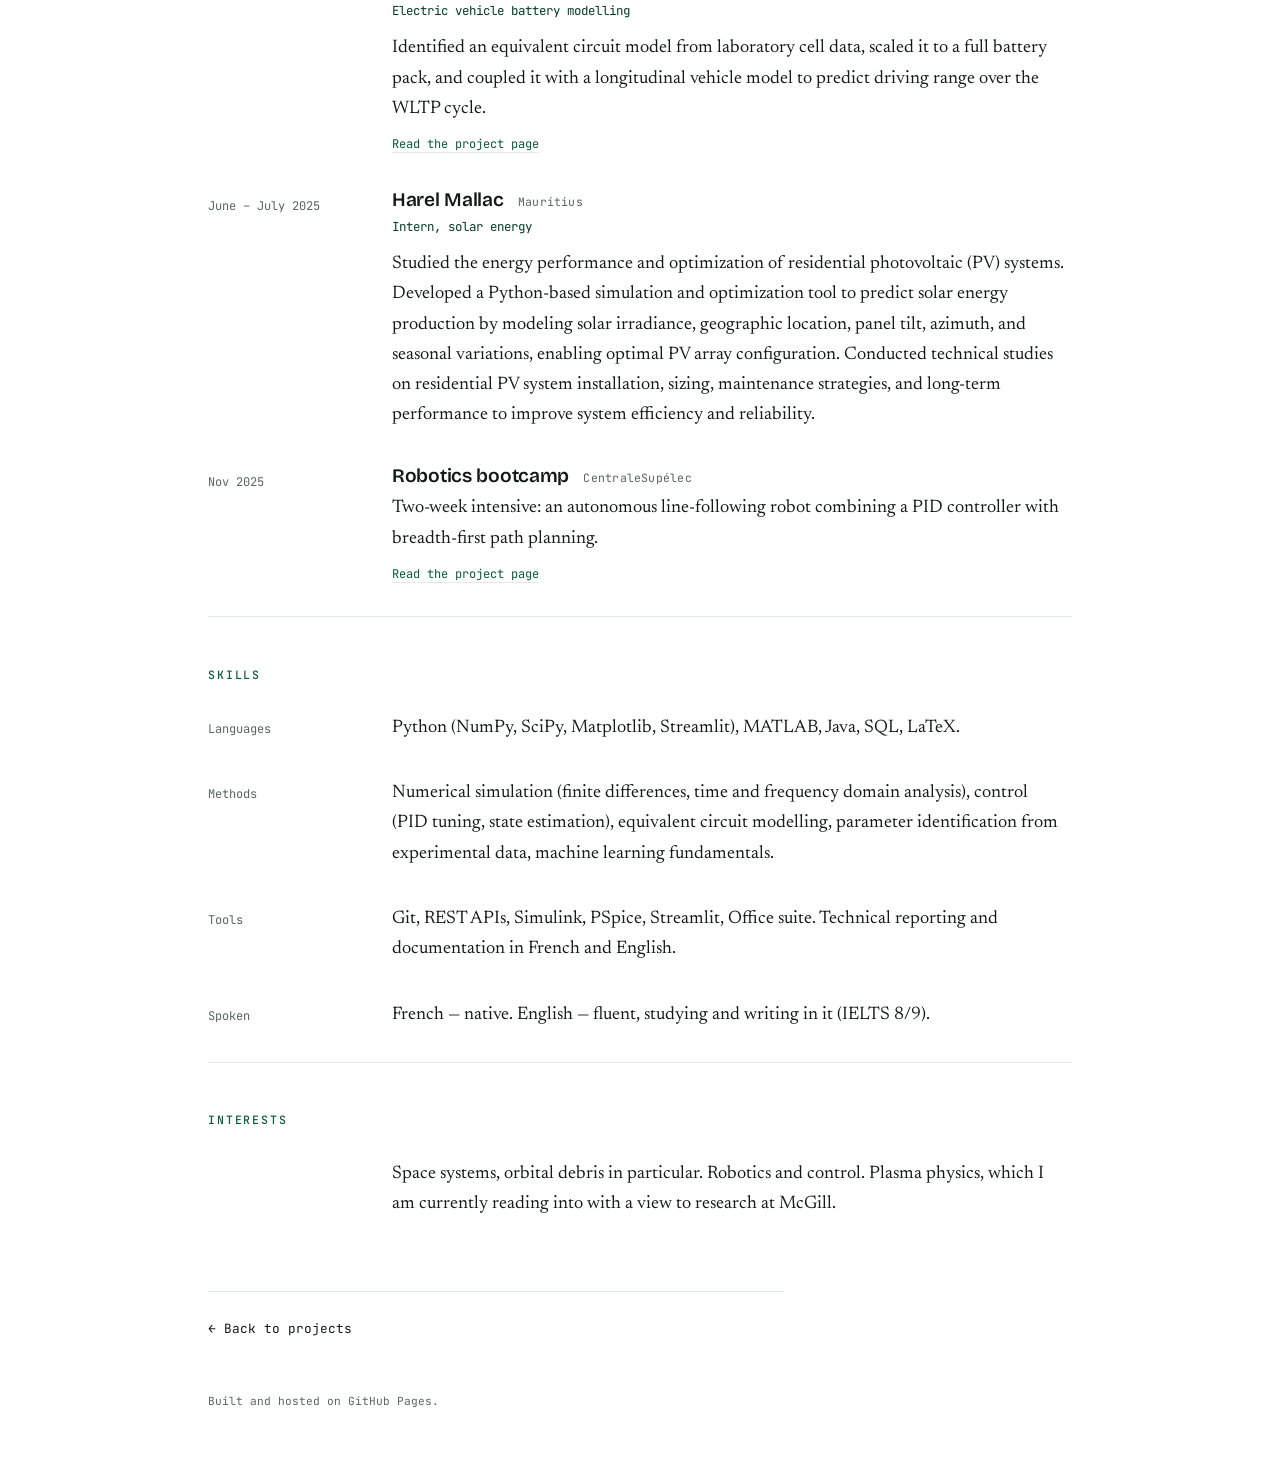
==== commit a9b8997b: "Update cv.html" ====
--- a/cv.html
+++ b/cv.html
@@ -25,7 +25,7 @@
 
   <section class="band band--tight project-head">
     <p class="eyebrow">Curriculum vitae</p>
-    <h1>Second-year Electrical Engineering student, CentraleSupélec × McGill</h1>
+    <h1>Third-year Electrical Engineering student, CentraleSupélec × McGill</h1>
     <p class="lede">Second-year engineering student at CentraleSupélec, joining McGill University this fall. Two research projects with EDF R&amp;D, currently interning at ArianeGroup.</p>
 
     <ul class="actions">
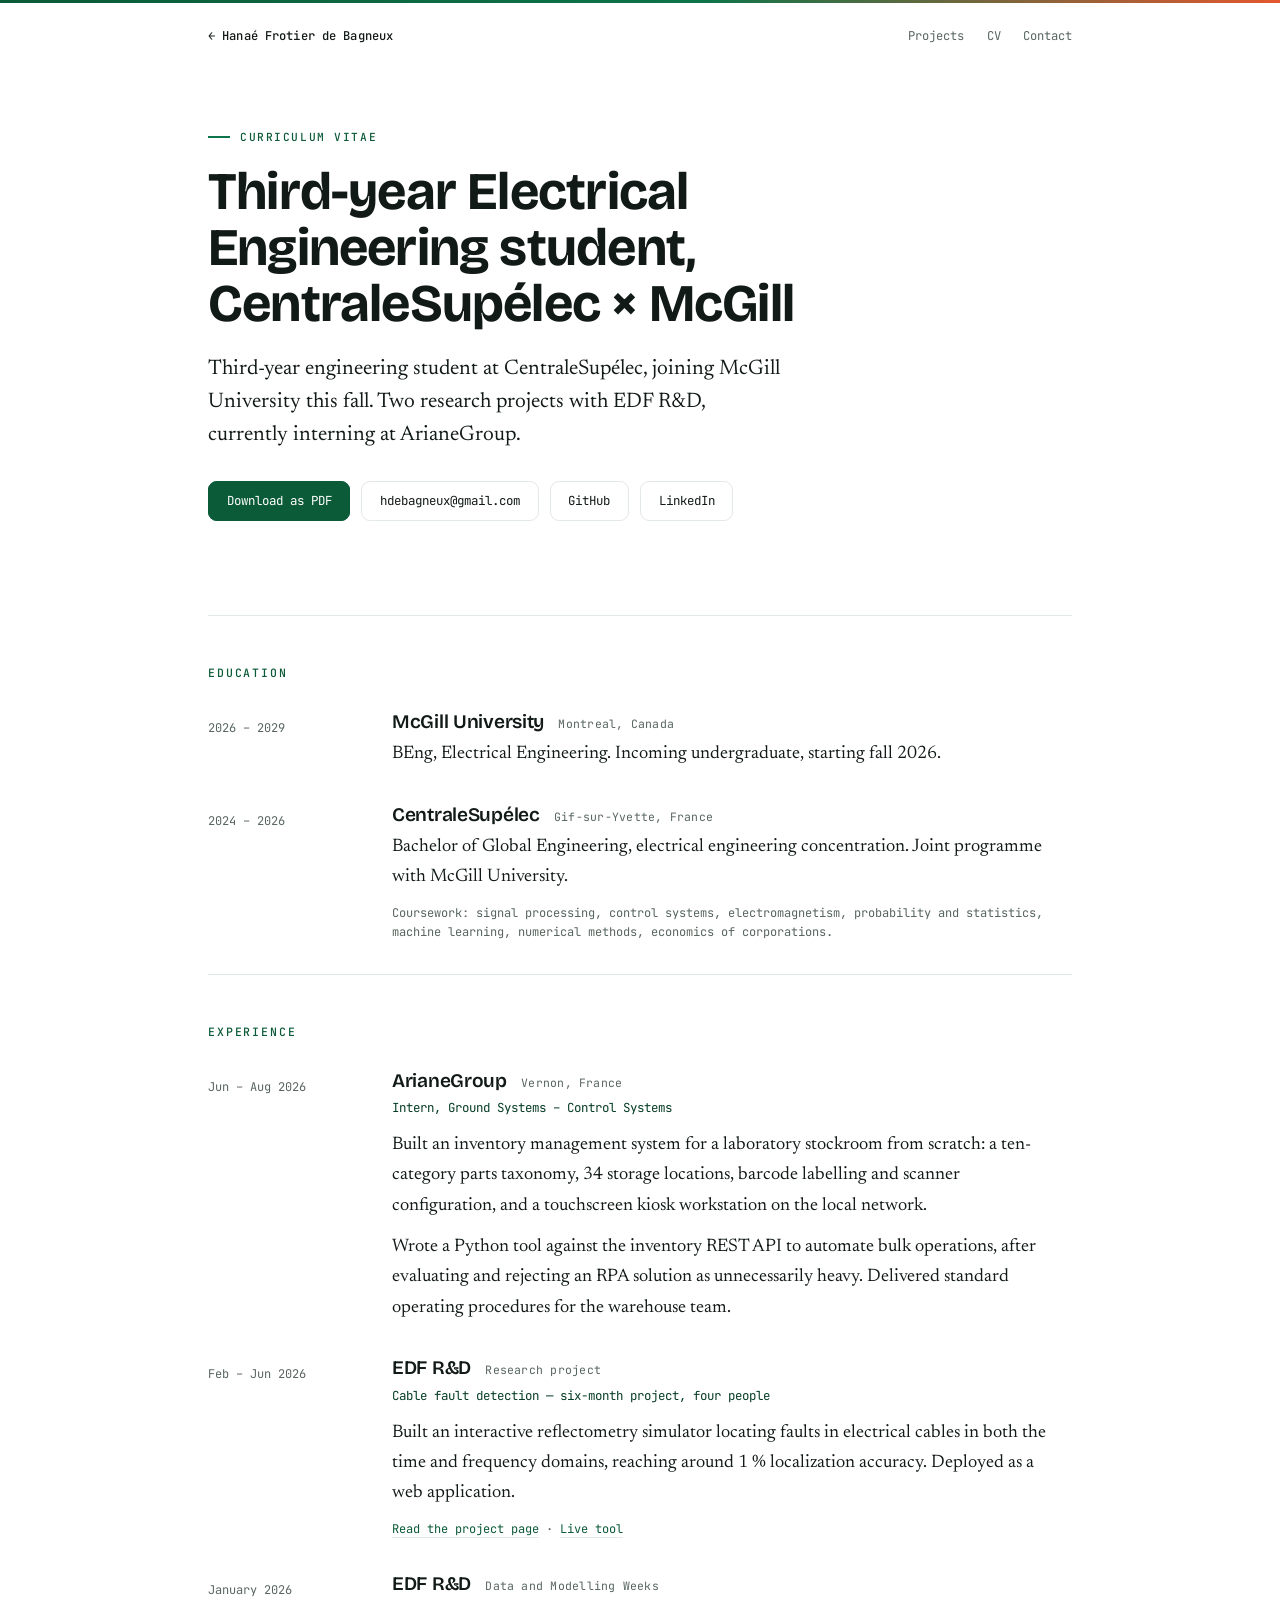
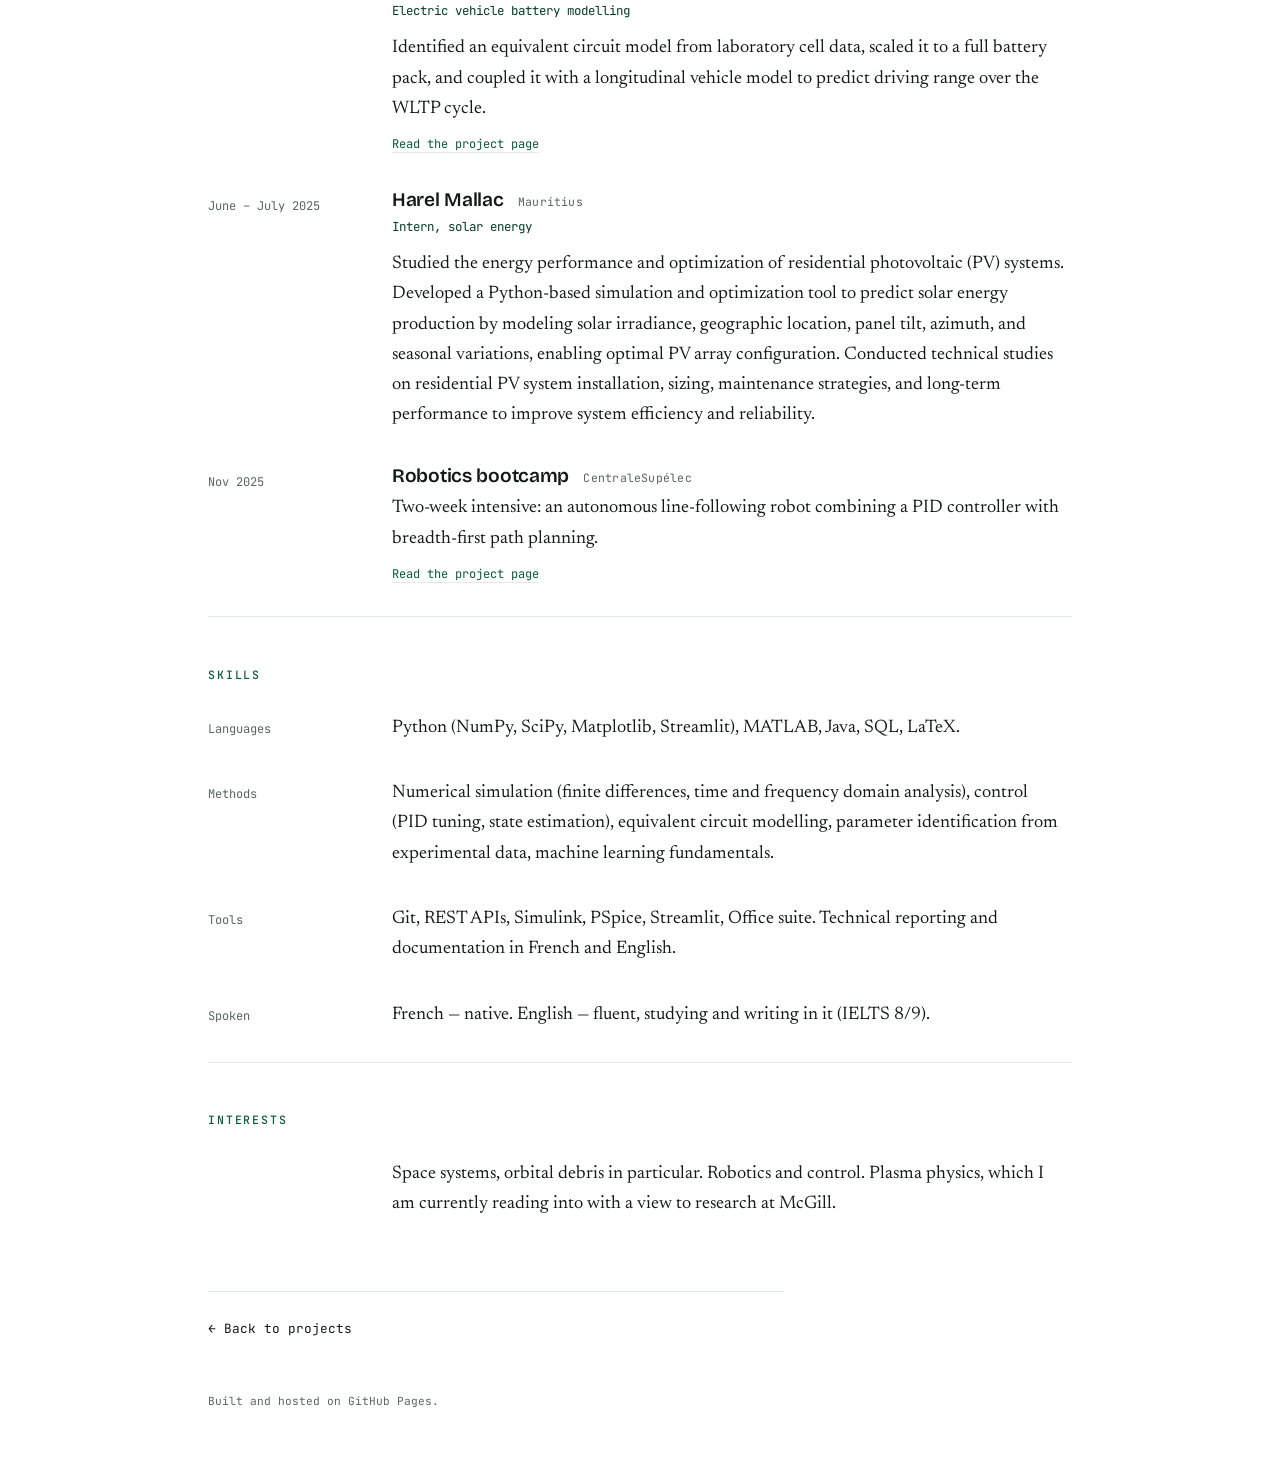
==== commit 0383148b: "Update cv.html" ====
--- a/cv.html
+++ b/cv.html
@@ -26,7 +26,7 @@
   <section class="band band--tight project-head">
     <p class="eyebrow">Curriculum vitae</p>
     <h1>Third-year Electrical Engineering student, CentraleSupélec × McGill</h1>
-    <p class="lede">Second-year engineering student at CentraleSupélec, joining McGill University this fall. Two research projects with EDF R&amp;D, currently interning at ArianeGroup.</p>
+    <p class="lede">Third-year engineering student at CentraleSupélec, joining McGill University this fall. Two research projects with EDF R&amp;D, currently interning at ArianeGroup.</p>
 
     <ul class="actions">
       <li><a class="btn btn--primary" href="cv.pdf">Download as PDF</a></li>
